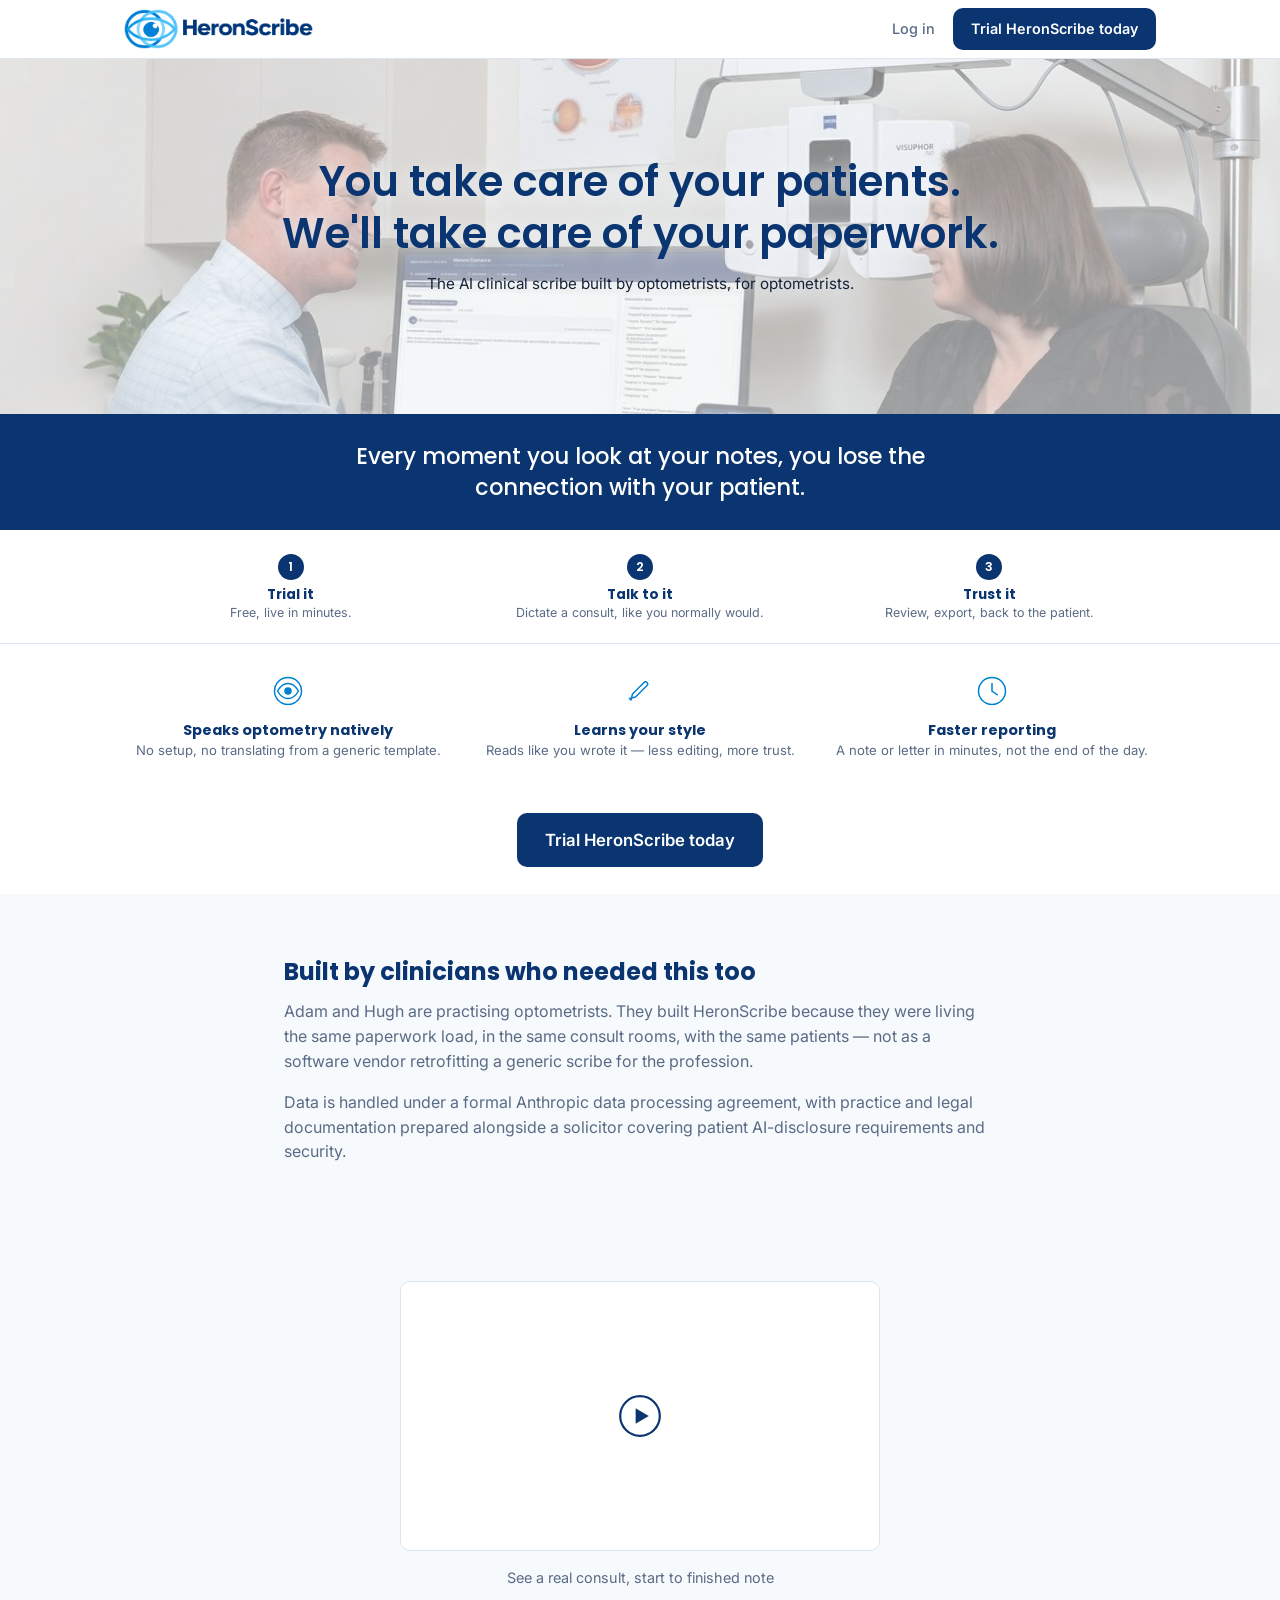
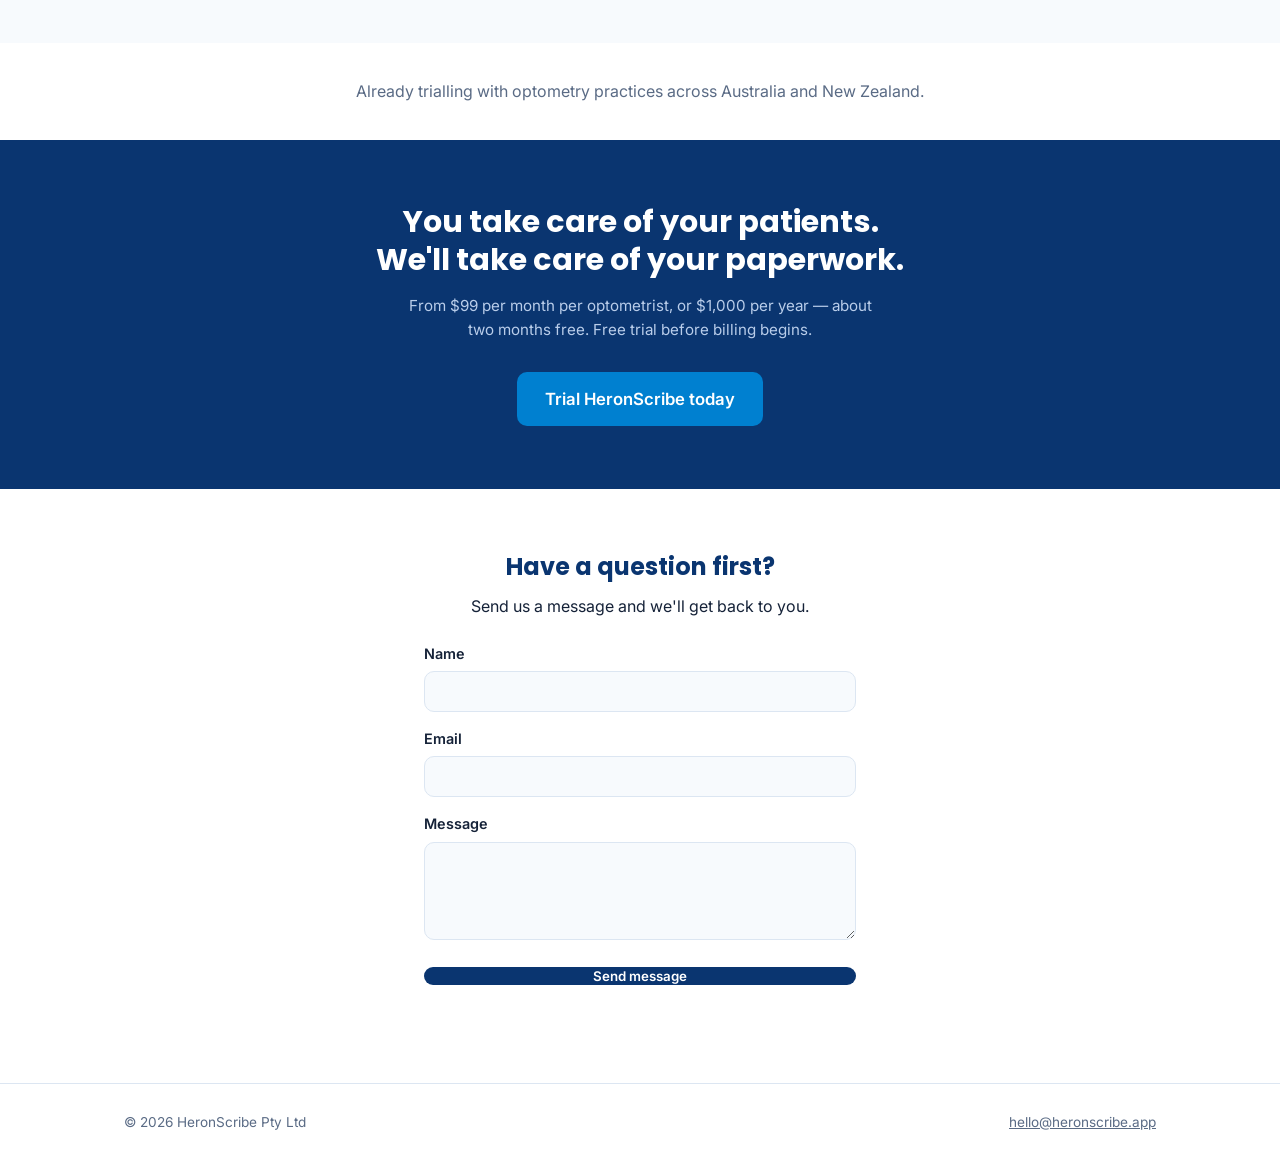
==== public/index.html @ a43b6c6d "Restructure for Cloudflare Workers" ====
<!doctype html>
<html lang="en">
<head>
<meta charset="utf-8">
<meta name="viewport" content="width=device-width, initial-scale=1">
<title>HeronScribe — AI clinical scribe for optometrists</title>
<meta name="description" content="HeronScribe is the AI clinical scribe built by optometrists, for optometrists. Dictate a consult, get a structured note or referral letter in your own voice.">
<link rel="canonical" href="https://heronscribe.app/">

<link rel="icon" type="image/x-icon" href="assets/favicon.ico">
<link rel="icon" type="image/png" sizes="32x32" href="assets/favicon-32.png">
<link rel="icon" type="image/png" sizes="16x16" href="assets/favicon-16.png">
<link rel="apple-touch-icon" sizes="180x180" href="assets/apple-touch-icon.png">
<meta name="theme-color" content="#0A3570">

<meta property="og:type" content="website">
<meta property="og:url" content="https://heronscribe.app/">
<meta property="og:title" content="HeronScribe — AI clinical scribe for optometrists">
<meta property="og:description" content="You take care of your patients. We'll take care of your paperwork. The AI clinical scribe built by optometrists, for optometrists.">
<meta property="og:image" content="https://heronscribe.app/assets/og-image.jpg">
<meta property="og:image:width" content="1200">
<meta property="og:image:height" content="630">
<meta property="og:locale" content="en_AU">
<meta property="og:site_name" content="HeronScribe">

<meta name="twitter:card" content="summary_large_image">
<meta name="twitter:title" content="HeronScribe — AI clinical scribe for optometrists">
<meta name="twitter:description" content="You take care of your patients. We'll take care of your paperwork.">
<meta name="twitter:image" content="https://heronscribe.app/assets/og-image.jpg">

<script type="application/ld+json">
{
  "@context": "https://schema.org",
  "@type": "SoftwareApplication",
  "name": "HeronScribe",
  "applicationCategory": "MedicalApplication",
  "operatingSystem": "Web",
  "description": "AI clinical scribe built by optometrists, for optometrists — dictate a consult and get a structured note or referral letter in your own voice.",
  "url": "https://heronscribe.app/",
  "offers": [
    {
      "@type": "Offer",
      "price": "99.00",
      "priceCurrency": "AUD",
      "priceSpecification": {
        "@type": "UnitPriceSpecification",
        "price": "99.00",
        "priceCurrency": "AUD",
        "billingDuration": "P1M",
        "unitText": "per optometrist FTE"
      }
    },
    {
      "@type": "Offer",
      "price": "1000.00",
      "priceCurrency": "AUD",
      "priceSpecification": {
        "@type": "UnitPriceSpecification",
        "price": "1000.00",
        "priceCurrency": "AUD",
        "billingDuration": "P1Y",
        "unitText": "per optometrist FTE"
      }
    }
  ]
}
</script>

<link rel="preconnect" href="https://fonts.googleapis.com">
<link rel="preconnect" href="https://fonts.gstatic.com" crossorigin>
<link href="https://fonts.googleapis.com/css2?family=Inter:wght@400;500;600&family=Poppins:wght@500;600;700&display=swap" rel="stylesheet">
<link rel="stylesheet" href="styles.css">

<!-- Cloudflare Web Analytics: replace YOUR-BEACON-TOKEN below once generated
     in the Cloudflare dashboard (Analytics & Logs > Web Analytics > add site).
     Cookieless — no consent banner required. Leave commented out until then. -->
<!-- <script defer src='https://static.cloudflareinsights.com/beacon.min.js' data-cf-beacon='{"token": "YOUR-BEACON-TOKEN"}'></script> -->
</head>
<body>

<header class="site-header">
  <div class="wrap header-inner">
    <a href="#top" class="brand">
      <img src="assets/logo.png" alt="HeronScribe" class="brand-mark">
    </a>
    <div class="header-actions">
      <a href="https://app.heronscribe.app" class="login-link-header">Log in</a>
      <a class="btn btn-primary btn-small" href="https://app.heronscribe.app">Trial HeronScribe today</a>
    </div>
  </div>
</header>

<main id="top">

  <div class="landing-fold">

  <!-- HERO -->
  <section class="hero">
    <div class="hero-bg" aria-hidden="true"></div>
    <div class="wrap hero-inner">
      <h1>You take care of your patients.<br>We'll take care of your paperwork.</h1>
      <p class="lede">The AI clinical scribe built by optometrists, for optometrists.</p>
    </div>
  </section>

  <!-- STAKES -->
  <section class="stakes">
    <div class="wrap">
      <p class="stakes-line">Every moment you look at your notes, you lose the connection with your patient.</p>
    </div>
  </section>

  <!-- PLAN: 3 steps — moved up so it's visible without scrolling -->
  <section class="plan">
    <div class="wrap">
      <ol class="plan-steps">
        <li>
          <span class="step-num">1</span>
          <h3>Trial it</h3>
          <p>Free, live in minutes.</p>
        </li>
        <li>
          <span class="step-num">2</span>
          <h3>Talk to it</h3>
          <p>Dictate a consult, like you normally would.</p>
        </li>
        <li>
          <span class="step-num">3</span>
          <h3>Trust it</h3>
          <p>Review, export, back to the patient.</p>
        </li>
      </ol>
    </div>
  </section>

  <!-- VALUE PROP: 3 benefits -->
  <section class="benefits">
    <div class="wrap benefits-grid">
      <div class="benefit">
        <svg viewBox="0 0 40 40" class="icon" aria-hidden="true"><circle cx="20" cy="20" r="18" fill="none" stroke="currentColor" stroke-width="2"/><path d="M6 20c4-7 10-10 14-10s10 3 14 10c-4 7-10 10-14 10s-10-3-14-10z" fill="none" stroke="currentColor" stroke-width="2"/><circle cx="20" cy="20" r="5" fill="currentColor"/></svg>
        <h3>Speaks optometry natively</h3>
        <p>No setup, no translating from a generic template.</p>
      </div>
      <div class="benefit">
        <svg viewBox="0 0 40 40" class="icon" aria-hidden="true"><path d="M8 32l2-8 16-16a3 3 0 0 1 4 4L14 28l-8 2z" fill="none" stroke="currentColor" stroke-width="2" stroke-linejoin="round"/></svg>
        <h3>Learns your style</h3>
        <p>Reads like you wrote it — less editing, more trust.</p>
      </div>
      <div class="benefit">
        <svg viewBox="0 0 40 40" class="icon" aria-hidden="true"><circle cx="20" cy="20" r="18" fill="none" stroke="currentColor" stroke-width="2"/><path d="M20 10v10l7 5" fill="none" stroke="currentColor" stroke-width="2" stroke-linecap="round"/></svg>
        <h3>Faster reporting</h3>
        <p>A note or letter in minutes, not the end of the day.</p>
      </div>
    </div>
  </section>

  <!-- CTA pinned to the bottom of the first screen -->
  <div class="fold-cta">
    <a class="btn btn-primary btn-large" href="https://app.heronscribe.app">Trial HeronScribe today</a>
  </div>

  </div><!-- /landing-fold -->

  <!-- GUIDE -->
  <!-- PLACEHOLDER: draft copy, refine post-launch as trial-practice traction and feedback come in -->
  <section class="guide">
    <div class="wrap guide-inner">
      <h2>Built by clinicians who needed this too</h2>
      <p>Adam and Hugh are practising optometrists. They built HeronScribe because they were living the same paperwork load, in the same consult rooms, with the same patients — not as a software vendor retrofitting a generic scribe for the profession.</p>
      <p>Data is handled under a formal Anthropic data processing agreement, with practice and legal documentation prepared alongside a solicitor covering patient AI-disclosure requirements and security.</p>
    </div>
  </section>

  <!-- VIDEO -->
  <!-- PLACEHOLDER: swap for a real demo recording once available -->
  <section class="video-section">
    <div class="wrap">
      <div class="video-placeholder">
        <svg viewBox="0 0 40 40" aria-hidden="true"><circle cx="20" cy="20" r="18" fill="none" stroke="currentColor" stroke-width="2"/><path d="M16 13l12 7-12 7z" fill="currentColor"/></svg>
      </div>
      <p class="video-caption">See a real consult, start to finished note</p>
    </div>
  </section>

  <!-- PROOF -->
  <!-- PLACEHOLDER: swap generic line for named trial practices once cleared to publish -->
  <section class="proof">
    <div class="wrap">
      <p>Already trialling with optometry practices across Australia and New Zealand.</p>
    </div>
  </section>

  <!-- FINAL CTA -->
  <section class="final-cta">
    <div class="wrap final-cta-inner">
      <h2>You take care of your patients.<br>We'll take care of your paperwork.</h2>
      <p class="pricing">From $99 per month per optometrist, or $1,000 per year — about two months free. Free trial before billing begins.</p>
      <a class="btn btn-primary btn-large" href="https://app.heronscribe.app">Trial HeronScribe today</a>
    </div>
  </section>

  <!-- CONTACT -->
  <section class="contact">
    <div class="wrap contact-inner">
      <h2>Have a question first?</h2>
      <p>Send us a message and we'll get back to you.</p>
      <form id="contact-form" class="contact-form">
        <label for="name">Name</label>
        <input type="text" id="name" name="name" required>
        <label for="email">Email</label>
        <input type="email" id="email" name="email" required>
        <label for="message">Message</label>
        <textarea id="message" name="message" rows="4" required></textarea>
        <div aria-hidden="true" style="position:absolute;left:-9999px;width:1px;height:1px;overflow:hidden;">
          <label for="website">Leave this field empty</label>
          <input type="text" id="website" name="website" tabindex="-1" autocomplete="off">
        </div>
        <button type="submit" class="btn btn-primary" id="contact-submit">Send message</button>
        <p id="contact-status" class="contact-status" role="status" aria-live="polite"></p>
      </form>
    </div>
  </section>

</main>

<footer class="site-footer">
  <div class="wrap footer-inner">
    <span>© 2026 HeronScribe Pty Ltd</span>
    <a href="mailto:hello@heronscribe.app">hello@heronscribe.app</a>
  </div>
</footer>

<script src="script.js"></script>
</body>
</html>
---- public/styles.css ----
:root {
  --navy: #0A3570;
  --navy-ink: #152238;
  --blue: #0080D0;
  --sky: #5CC2F5;
  --paper: #F7FAFD;
  --white: #FFFFFF;
  --line: #DCE6F2;
  --muted: #5A6B85;
  --radius: 10px;
  --max: 760px;
}

* { box-sizing: border-box; }

html { scroll-behavior: smooth; }

@media (prefers-reduced-motion: reduce) {
  html { scroll-behavior: auto; }
  * { animation-duration: 0.001ms !important; transition-duration: 0.001ms !important; }
}

body {
  margin: 0;
  font-family: 'Inter', system-ui, sans-serif;
  color: var(--navy-ink);
  background: var(--white);
  line-height: 1.55;
  -webkit-font-smoothing: antialiased;
}

h1, h2, h3 {
  font-family: 'Poppins', 'Inter', sans-serif;
  color: var(--navy);
  margin: 0 0 0.5em;
  line-height: 1.25;
}

p { margin: 0 0 1em; }

a { color: var(--blue); }

.wrap {
  max-width: 1080px;
  margin: 0 auto;
  padding: 0 24px;
}

:focus-visible {
  outline: 3px solid var(--blue);
  outline-offset: 2px;
}

/* Buttons */
.btn {
  display: inline-block;
  font-family: 'Inter', sans-serif;
  font-weight: 600;
  text-decoration: none;
  border: none;
  border-radius: var(--radius);
  cursor: pointer;
  transition: transform 0.15s ease, box-shadow 0.15s ease;
}
.btn-primary {
  background: var(--navy);
  color: var(--white);
}
.btn-primary:hover { transform: translateY(-1px); box-shadow: 0 6px 16px rgba(10,53,112,0.25); }
.btn-large { padding: 14px 28px; font-size: 1.05rem; }
.btn-small { padding: 10px 18px; font-size: 0.9rem; }

/* Header */
.site-header {
  background: var(--white);
  border-bottom: 1px solid var(--line);
  position: sticky;
  top: 0;
  z-index: 10;
}
.header-inner {
  display: flex;
  align-items: center;
  justify-content: space-between;
  padding-top: 8px;
  padding-bottom: 8px;
}
.header-actions { display: flex; align-items: center; gap: 18px; }
.login-link-header { color: var(--muted); font-size: 0.9rem; font-weight: 500; text-decoration: none; }
.login-link-header:hover { color: var(--navy); text-decoration: underline; }
.brand-mark { height: 40px; display: block; }

.landing-fold {
  display: flex;
  flex-direction: column;
  min-height: calc(100vh - 65px);
  background: #FFFFFF;
}
.hero-bg {
  background: url('assets/hero-photo.jpg') center 30%/cover no-repeat;
  position: absolute;
  inset: 0;
  z-index: 0;
}
.hero-bg::after {
  content: "";
  position: absolute;
  inset: 0;
  background: linear-gradient(180deg, rgba(247,250,253,0.5) 0%, rgba(247,250,253,0.62) 100%);
}
.fold-cta { text-align: center; margin-top: clamp(12px, 2.5vh, 24px); padding-bottom: clamp(16px, 3vh, 32px); background: #FFFFFF; }

/* Hero */
.hero {
  position: relative;
  overflow: hidden;
  flex: 1;
  display: flex;
  flex-direction: column;
  justify-content: center;
  padding: clamp(32px, 6vh, 72px) 0;
}
.hero-bg {
  background: url('assets/hero-photo.jpg') center 30%/cover no-repeat;
  position: absolute;
  inset: 0;
  z-index: 0;
}
.hero-bg::after {
  content: "";
  position: absolute;
  inset: 0;
  background: linear-gradient(180deg, rgba(247,250,253,0.5) 0%, rgba(247,250,253,0.62) 100%);
}
.hero-inner {
  position: relative;
  z-index: 1;
  max-width: 900px;
  margin: 0 auto;
  text-align: center;
}
.hero h1 { font-size: clamp(2.1rem, 3.8vw, 2.6rem); font-weight: 600; margin-bottom: 0.3em; text-shadow: 0 2px 20px rgba(247,250,253,0.9); }
.hero .lede { color: var(--navy-ink); font-size: 0.95rem; margin-bottom: 1.4em; text-shadow: 0 2px 16px rgba(247,250,253,0.95); }
.hero .btn-large { padding: 10px 22px; font-size: 0.95rem; }

/* Stakes — the one bold moment */
.stakes { background: var(--navy); padding: clamp(16px, 3vh, 32px) 0; }
.stakes-line {
  color: var(--white);
  font-family: 'Poppins', sans-serif;
  font-weight: 500;
  font-size: clamp(1.15rem, 2.2vw, 1.4rem);
  text-align: center;
  max-width: 680px;
  margin: 0 auto;
  line-height: 1.4;
}

/* Benefits */
.benefits { padding: clamp(18px, 3.5vh, 36px) 0; border-top: 1px solid var(--line); background: #FFFFFF; }
.benefits-grid {
  display: grid;
  grid-template-columns: repeat(3, minmax(0, 1fr));
  gap: 24px;
}
.benefit { text-align: center; }
.icon { width: 30px; height: 30px; color: var(--blue); margin-bottom: 8px; }
.benefit h3 { font-size: 0.9rem; margin-bottom: 0.2em; }
.benefit p { color: var(--muted); font-size: 0.82rem; line-height: 1.35; margin: 0; }

/* Guide */
.guide { background: var(--paper); padding: clamp(36px, 7vh, 80px) 0; }
.guide-inner { max-width: var(--max); margin: 0 auto; }
.guide p { color: var(--muted); }
.guide p:last-child { margin-bottom: 0; }

/* Plan */
.plan { padding: clamp(12px, 2.5vh, 28px) 0; background: #FFFFFF; }
.plan-heading { text-align: center; margin-bottom: 14px; }
.plan-steps {
  list-style: none;
  margin: 0;
  padding: 0;
  display: grid;
  grid-template-columns: repeat(3, minmax(0, 1fr));
  gap: 16px;
  counter-reset: none;
}
.plan-steps li { text-align: center; }
.step-num {
  display: inline-flex;
  align-items: center;
  justify-content: center;
  width: 26px;
  height: 26px;
  border-radius: 50%;
  background: var(--navy);
  color: var(--white);
  font-family: 'Poppins', sans-serif;
  font-weight: 600;
  margin-bottom: 6px;
  font-size: 0.8rem;
}
.plan-steps h3 { font-size: 0.85rem; margin-bottom: 0.15em; }
.plan-steps p { color: var(--muted); font-size: 0.78rem; margin: 0; line-height: 1.3; }

/* Video */
.video-section { background: var(--paper); padding: clamp(32px, 6vh, 64px) 0; text-align: center; }
.video-placeholder {
  max-width: 480px;
  margin: 0 auto;
  aspect-ratio: 16/9;
  background: var(--white);
  border: 1px solid var(--line);
  border-radius: var(--radius);
  display: flex;
  align-items: center;
  justify-content: center;
  color: var(--navy);
}
.video-placeholder svg { width: 44px; height: 44px; }
.video-caption { color: var(--muted); margin: 16px 0 0; font-size: 0.9rem; }

/* Proof */
.proof { padding: clamp(24px, 4vh, 48px) 0; text-align: center; }
.proof p { color: var(--muted); margin: 0; }

/* Final CTA */
.final-cta { background: var(--navy); padding: clamp(36px, 7vh, 72px) 0; text-align: center; color: var(--white); }
.final-cta h2 { color: var(--white); font-size: clamp(1.4rem, 3vw, 1.9rem); }
.final-cta .pricing { color: #B9CDEA; max-width: 480px; margin: 0 auto 2em; font-size: 0.95rem; }
.final-cta .btn-primary { background: var(--blue); }

/* Contact */
.contact { padding: clamp(36px, 7vh, 72px) 0; }
.contact-inner { max-width: 480px; margin: 0 auto; text-align: center; }
.contact-form { text-align: left; margin-top: 24px; }
.contact-form label {
  display: block;
  font-size: 0.9rem;
  font-weight: 600;
  margin: 16px 0 6px;
}
.contact-form label:first-child { margin-top: 0; }
.contact-form input,
.contact-form textarea {
  width: 100%;
  padding: 10px 12px;
  border: 1px solid var(--line);
  border-radius: var(--radius);
  font-family: 'Inter', sans-serif;
  font-size: 0.95rem;
  background: var(--paper);
  color: var(--navy-ink);
}
.contact-form input:focus,
.contact-form textarea:focus { border-color: var(--blue); }
.contact-form button { margin-top: 20px; width: 100%; }
.contact-status { min-height: 1.4em; font-size: 0.9rem; margin: 12px 0 0; }
.contact-status.ok { color: #1a7f4b; }
.contact-status.error { color: #b3261e; }

/* Footer */
.site-footer { border-top: 1px solid var(--line); padding: 28px 0; }
.footer-inner {
  display: flex;
  justify-content: space-between;
  flex-wrap: wrap;
  gap: 8px;
  font-size: 0.85rem;
  color: var(--muted);
}
.footer-inner a { color: var(--muted); text-decoration: underline; }

/* Responsive */
@media (max-width: 720px) {
  .benefits-grid, .plan-steps { grid-template-columns: 1fr; gap: 32px; }
}
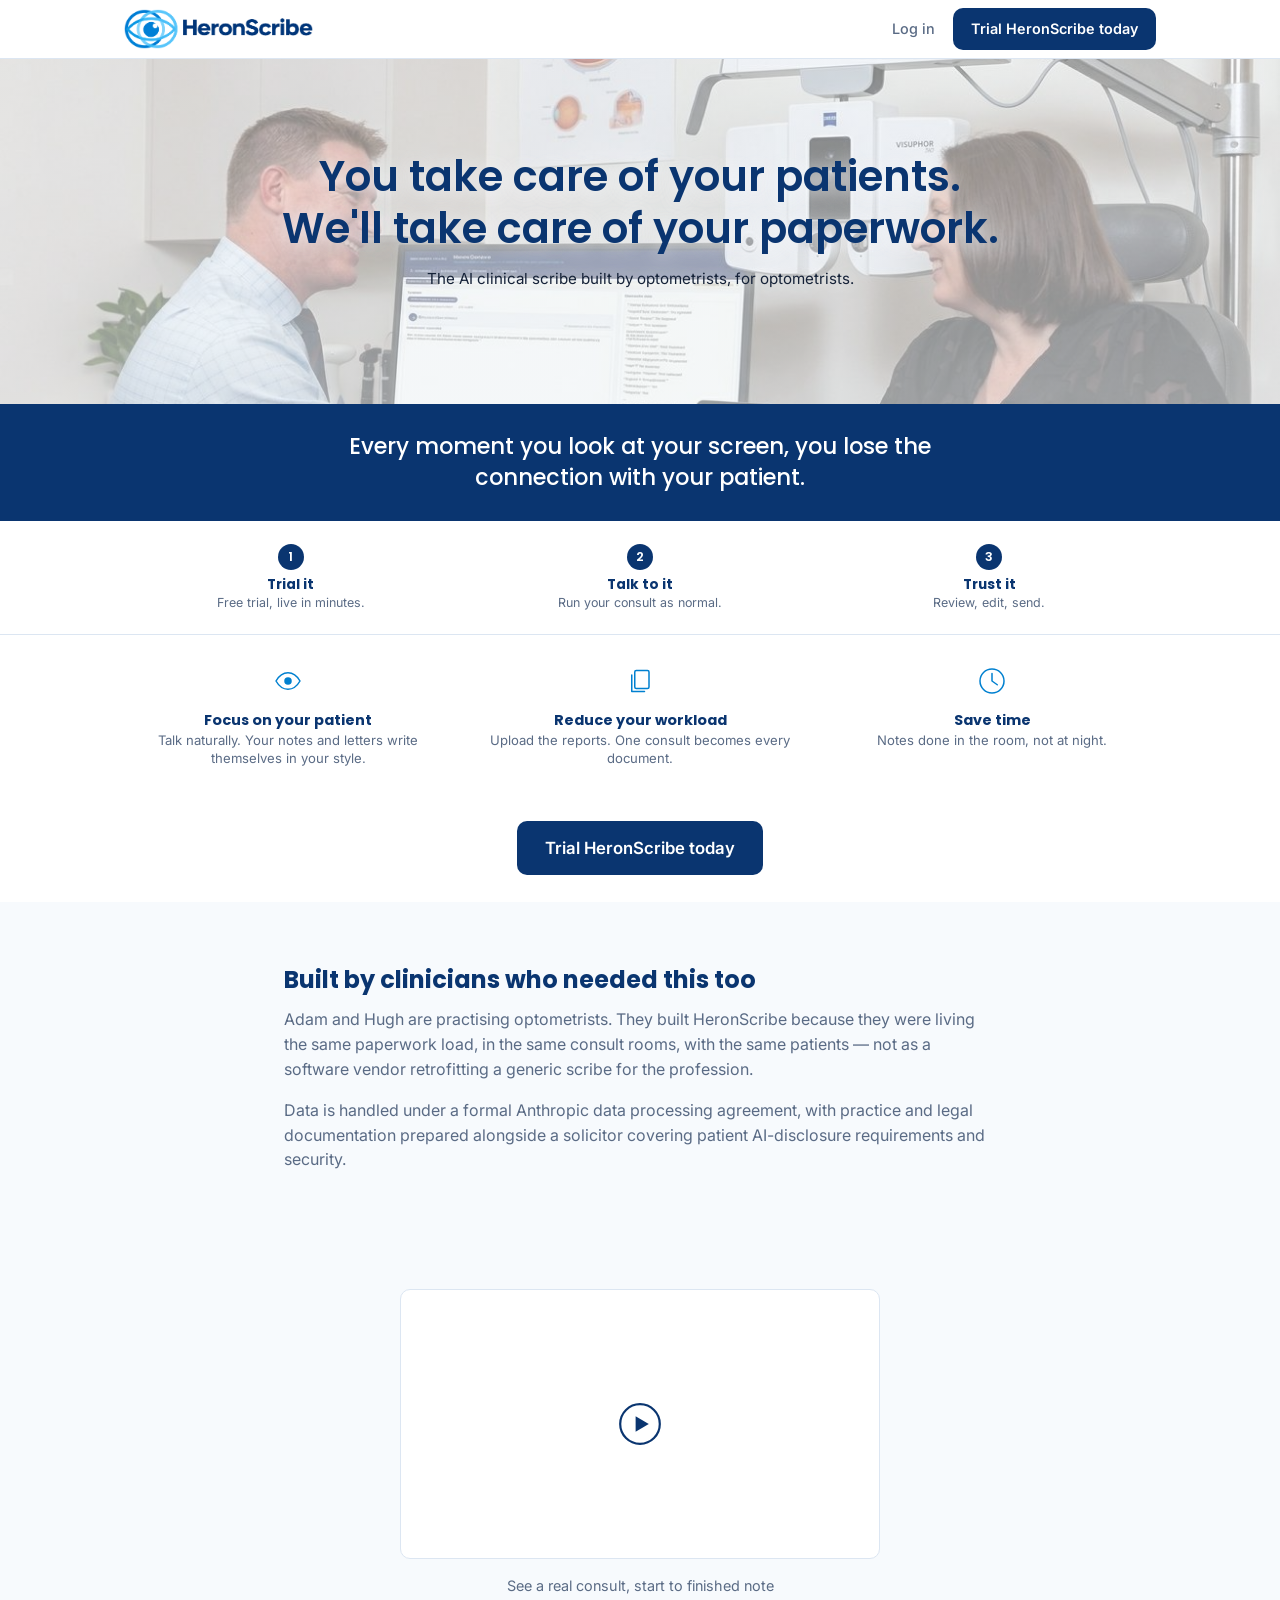
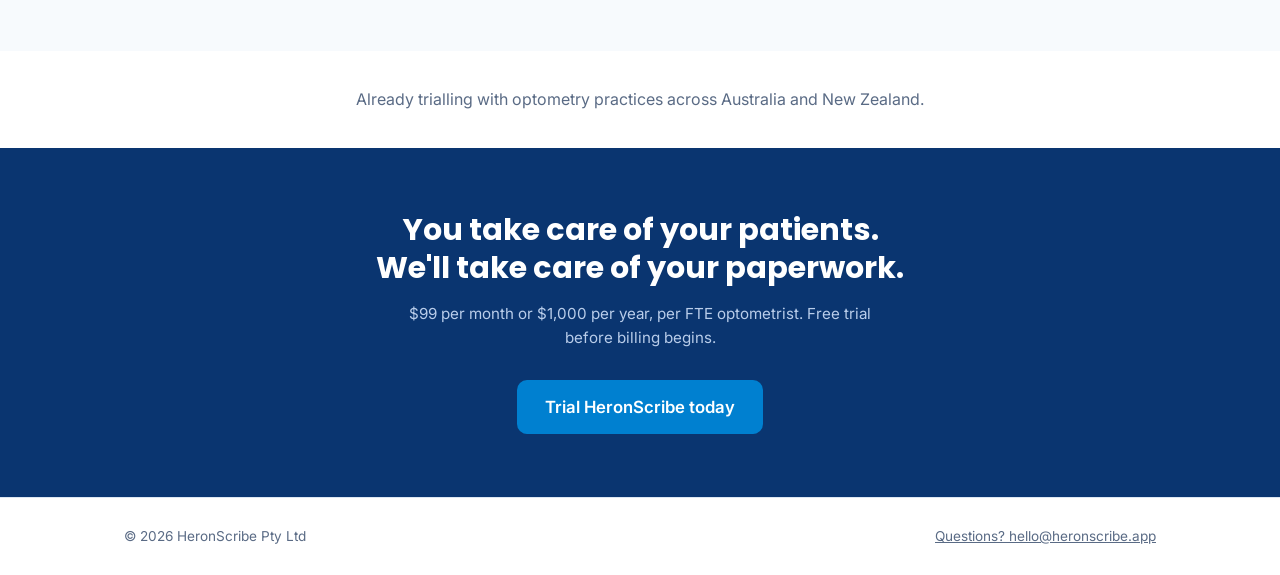
==== commit ccb091d3: "Dev site: remove form, new copy, expand hero, noindex" ====
--- a/public/index.html
+++ b/public/index.html
@@ -106,7 +106,7 @@
   <!-- STAKES -->
   <section class="stakes">
     <div class="wrap">
-      <p class="stakes-line">Every moment you look at your notes, you lose the connection with your patient.</p>
+      <p class="stakes-line">Every moment you look at your screen, you lose the connection with your patient.</p>
     </div>
   </section>
 
@@ -117,17 +117,17 @@
         <li>
           <span class="step-num">1</span>
           <h3>Trial it</h3>
-          <p>Free, live in minutes.</p>
+          <p>Free trial, live in minutes.</p>
         </li>
         <li>
           <span class="step-num">2</span>
           <h3>Talk to it</h3>
-          <p>Dictate a consult, like you normally would.</p>
+          <p>Run your consult as normal.</p>
         </li>
         <li>
           <span class="step-num">3</span>
           <h3>Trust it</h3>
-          <p>Review, export, back to the patient.</p>
+          <p>Review, edit, send.</p>
         </li>
       </ol>
     </div>
@@ -137,19 +137,19 @@
   <section class="benefits">
     <div class="wrap benefits-grid">
       <div class="benefit">
-        <svg viewBox="0 0 40 40" class="icon" aria-hidden="true"><circle cx="20" cy="20" r="18" fill="none" stroke="currentColor" stroke-width="2"/><path d="M6 20c4-7 10-10 14-10s10 3 14 10c-4 7-10 10-14 10s-10-3-14-10z" fill="none" stroke="currentColor" stroke-width="2"/><circle cx="20" cy="20" r="5" fill="currentColor"/></svg>
-        <h3>Speaks optometry natively</h3>
-        <p>No setup, no translating from a generic template.</p>
+        <svg viewBox="0 0 40 40" class="icon" aria-hidden="true"><path d="M4 20c4-7 10-11 16-11s12 4 16 11c-4 7-10 11-16 11S8 27 4 20z" fill="none" stroke="currentColor" stroke-width="2" stroke-linejoin="round" stroke-linecap="round"/><circle cx="20" cy="20" r="5" fill="currentColor"/></svg>
+        <h3>Focus on your patient</h3>
+        <p>Talk naturally. Your notes and letters write themselves in your style.</p>
       </div>
       <div class="benefit">
-        <svg viewBox="0 0 40 40" class="icon" aria-hidden="true"><path d="M8 32l2-8 16-16a3 3 0 0 1 4 4L14 28l-8 2z" fill="none" stroke="currentColor" stroke-width="2" stroke-linejoin="round"/></svg>
-        <h3>Learns your style</h3>
-        <p>Reads like you wrote it — less editing, more trust.</p>
+        <svg viewBox="0 0 40 40" class="icon" aria-hidden="true"><rect x="13" y="6" width="19" height="24" rx="2" fill="none" stroke="currentColor" stroke-width="2" stroke-linejoin="round" stroke-linecap="round"/><path d="M9 12v22h17" fill="none" stroke="currentColor" stroke-width="2" stroke-linejoin="round" stroke-linecap="round"/></svg>
+        <h3>Reduce your workload</h3>
+        <p>Upload the reports. One consult becomes every document.</p>
       </div>
       <div class="benefit">
-        <svg viewBox="0 0 40 40" class="icon" aria-hidden="true"><circle cx="20" cy="20" r="18" fill="none" stroke="currentColor" stroke-width="2"/><path d="M20 10v10l7 5" fill="none" stroke="currentColor" stroke-width="2" stroke-linecap="round"/></svg>
-        <h3>Faster reporting</h3>
-        <p>A note or letter in minutes, not the end of the day.</p>
+        <svg viewBox="0 0 40 40" class="icon" aria-hidden="true"><circle cx="20" cy="20" r="16" fill="none" stroke="currentColor" stroke-width="2" stroke-linejoin="round" stroke-linecap="round"/><path d="M20 10v10l7 5" fill="none" stroke="currentColor" stroke-width="2" stroke-linejoin="round" stroke-linecap="round"/></svg>
+        <h3>Save time</h3>
+        <p>Notes done in the room, not at night.</p>
       </div>
     </div>
   </section>
@@ -194,42 +194,20 @@
   <section class="final-cta">
     <div class="wrap final-cta-inner">
       <h2>You take care of your patients.<br>We'll take care of your paperwork.</h2>
-      <p class="pricing">From $99 per month per optometrist, or $1,000 per year — about two months free. Free trial before billing begins.</p>
+      <p class="pricing">$99 per month or $1,000 per year, per FTE optometrist. Free trial before billing begins.</p>
       <a class="btn btn-primary btn-large" href="https://app.heronscribe.app">Trial HeronScribe today</a>
     </div>
   </section>
 
-  <!-- CONTACT -->
-  <section class="contact">
-    <div class="wrap contact-inner">
-      <h2>Have a question first?</h2>
-      <p>Send us a message and we'll get back to you.</p>
-      <form id="contact-form" class="contact-form">
-        <label for="name">Name</label>
-        <input type="text" id="name" name="name" required>
-        <label for="email">Email</label>
-        <input type="email" id="email" name="email" required>
-        <label for="message">Message</label>
-        <textarea id="message" name="message" rows="4" required></textarea>
-        <div aria-hidden="true" style="position:absolute;left:-9999px;width:1px;height:1px;overflow:hidden;">
-          <label for="website">Leave this field empty</label>
-          <input type="text" id="website" name="website" tabindex="-1" autocomplete="off">
-        </div>
-        <button type="submit" class="btn btn-primary" id="contact-submit">Send message</button>
-        <p id="contact-status" class="contact-status" role="status" aria-live="polite"></p>
-      </form>
-    </div>
-  </section>
 
 </main>
 
 <footer class="site-footer">
   <div class="wrap footer-inner">
     <span>© 2026 HeronScribe Pty Ltd</span>
-    <a href="mailto:hello@heronscribe.app">hello@heronscribe.app</a>
+    <a href="mailto:hello@heronscribe.app">Questions? hello@heronscribe.app</a>
   </div>
 </footer>
 
-<script src="script.js"></script>
 </body>
 </html>
--- a/public/styles.css
+++ b/public/styles.css
@@ -93,7 +93,8 @@
 .landing-fold {
   display: flex;
   flex-direction: column;
-  min-height: calc(100vh - 65px);
+  min-height: calc(100vh - 57px);
+  min-height: calc(100dvh - 57px);
   background: #FFFFFF;
 }
 .hero-bg {
@@ -231,35 +232,6 @@
 .final-cta .pricing { color: #B9CDEA; max-width: 480px; margin: 0 auto 2em; font-size: 0.95rem; }
 .final-cta .btn-primary { background: var(--blue); }
 
-/* Contact */
-.contact { padding: clamp(36px, 7vh, 72px) 0; }
-.contact-inner { max-width: 480px; margin: 0 auto; text-align: center; }
-.contact-form { text-align: left; margin-top: 24px; }
-.contact-form label {
-  display: block;
-  font-size: 0.9rem;
-  font-weight: 600;
-  margin: 16px 0 6px;
-}
-.contact-form label:first-child { margin-top: 0; }
-.contact-form input,
-.contact-form textarea {
-  width: 100%;
-  padding: 10px 12px;
-  border: 1px solid var(--line);
-  border-radius: var(--radius);
-  font-family: 'Inter', sans-serif;
-  font-size: 0.95rem;
-  background: var(--paper);
-  color: var(--navy-ink);
-}
-.contact-form input:focus,
-.contact-form textarea:focus { border-color: var(--blue); }
-.contact-form button { margin-top: 20px; width: 100%; }
-.contact-status { min-height: 1.4em; font-size: 0.9rem; margin: 12px 0 0; }
-.contact-status.ok { color: #1a7f4b; }
-.contact-status.error { color: #b3261e; }
-
 /* Footer */
 .site-footer { border-top: 1px solid var(--line); padding: 28px 0; }
 .footer-inner {
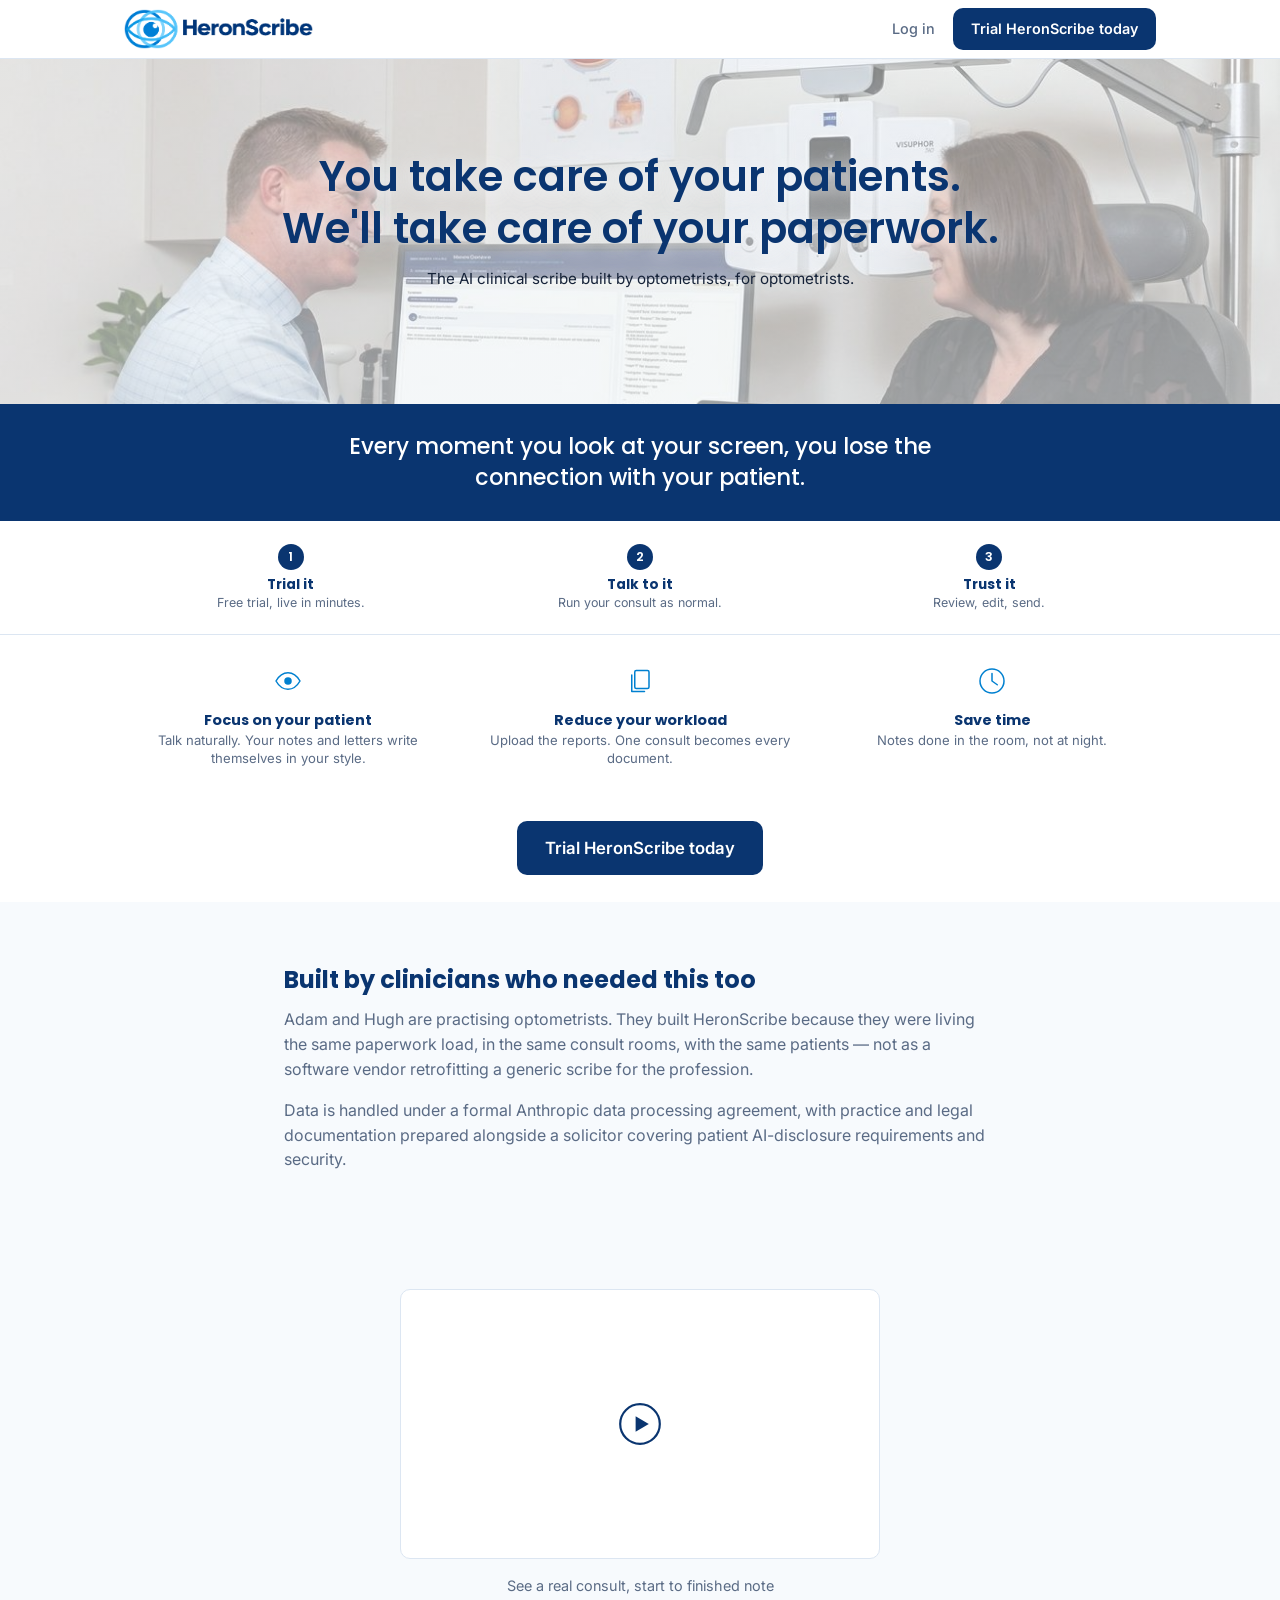
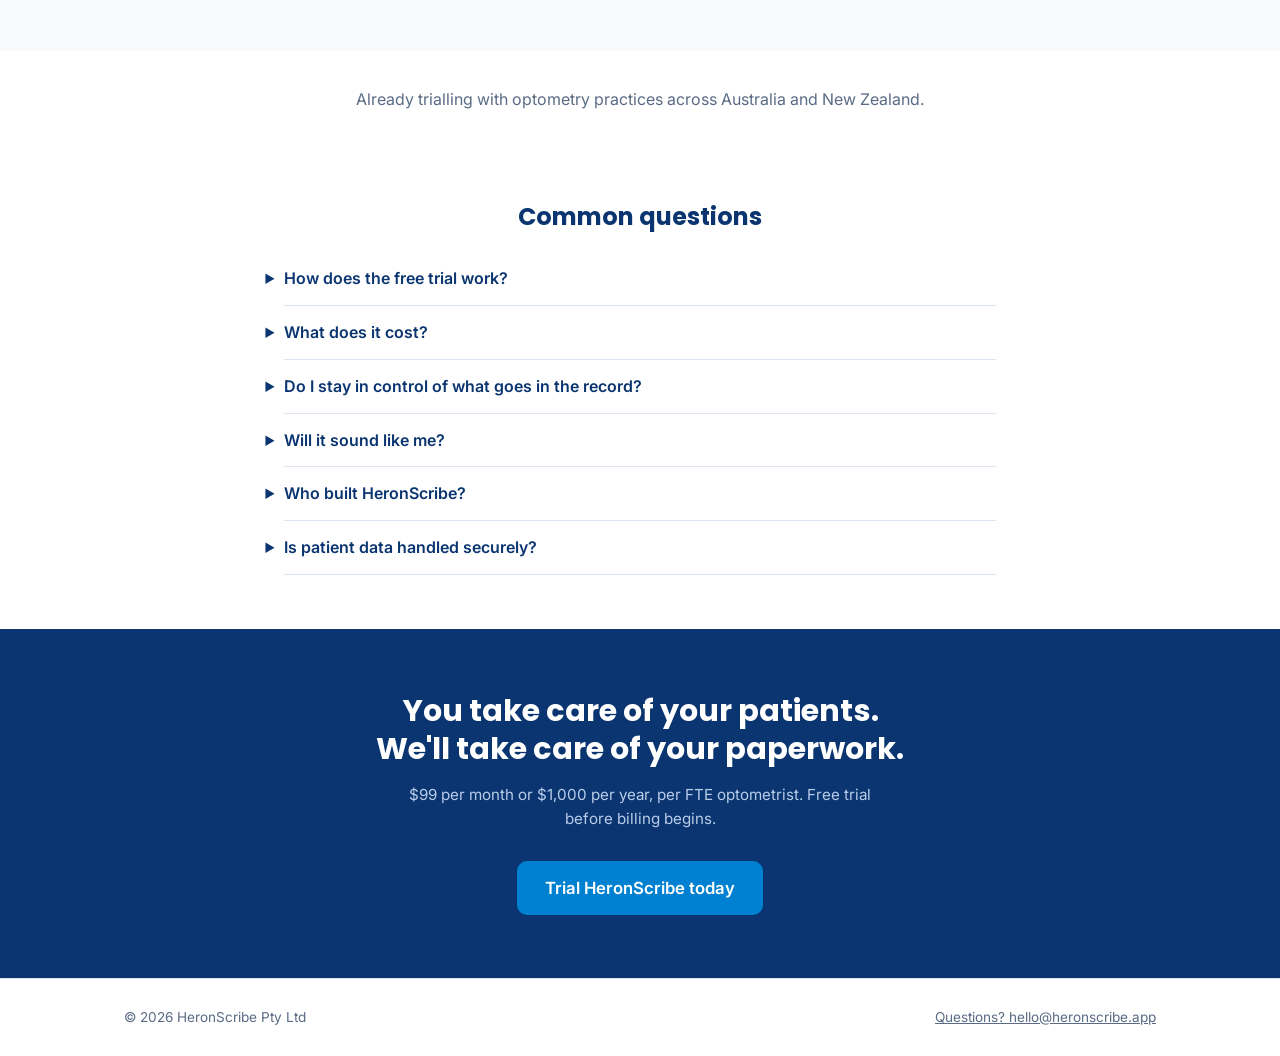
==== commit 851ca49d: "Add FAQ section and go-live switch" ====
--- a/public/index.html
+++ b/public/index.html
@@ -5,6 +5,8 @@
 <meta name="viewport" content="width=device-width, initial-scale=1">
 <title>HeronScribe — AI clinical scribe for optometrists</title>
 <meta name="description" content="HeronScribe is the AI clinical scribe built by optometrists, for optometrists. Dictate a consult, get a structured note or referral letter in your own voice.">
+<!-- DEV: remove this noindex line when heronscribe.app goes live -->
+<meta name="robots" content="noindex, nofollow">
 <link rel="canonical" href="https://heronscribe.app/">
 
 <link rel="icon" type="image/x-icon" href="assets/favicon.ico">
@@ -60,6 +62,63 @@
         "priceCurrency": "AUD",
         "billingDuration": "P1Y",
         "unitText": "per optometrist FTE"
+      }
+    }
+  ]
+}
+</script>
+
+<script type="application/ld+json">
+{
+  "@context": "https://schema.org",
+  "@type": "FAQPage",
+  "mainEntity": [
+    {
+      "@type": "Question",
+      "name": "How does the free trial work?",
+      "acceptedAnswer": {
+        "@type": "Answer",
+        "text": "Create an account and start using HeronScribe on your own consults. There is a free trial before any billing begins."
+      }
+    },
+    {
+      "@type": "Question",
+      "name": "What does it cost?",
+      "acceptedAnswer": {
+        "@type": "Answer",
+        "text": "$99 per month, or $1,000 per year, per FTE optometrist."
+      }
+    },
+    {
+      "@type": "Question",
+      "name": "Do I stay in control of what goes in the record?",
+      "acceptedAnswer": {
+        "@type": "Answer",
+        "text": "Yes. HeronScribe drafts. You review and edit every note and letter before it is exported."
+      }
+    },
+    {
+      "@type": "Question",
+      "name": "Will it sound like me?",
+      "acceptedAnswer": {
+        "@type": "Answer",
+        "text": "HeronScribe learns your writing style, so notes and letters read like you wrote them."
+      }
+    },
+    {
+      "@type": "Question",
+      "name": "Who built HeronScribe?",
+      "acceptedAnswer": {
+        "@type": "Answer",
+        "text": "Adam and Hugh, both practising optometrists, who built it to solve the paperwork load they were living with."
+      }
+    },
+    {
+      "@type": "Question",
+      "name": "Is patient data handled securely?",
+      "acceptedAnswer": {
+        "@type": "Answer",
+        "text": "Data is handled under a formal Anthropic data processing agreement, with legal documentation prepared alongside a solicitor."
       }
     }
   ]
@@ -190,6 +249,38 @@
     </div>
   </section>
 
+  <!-- FAQ -->
+  <!-- Wording to be approved by solicitor before launch. Keep in sync with the FAQPage JSON-LD in <head>. -->
+  <section class="faq">
+    <div class="wrap faq-inner">
+      <h2>Common questions</h2>
+      <details class="faq-item">
+        <summary>How does the free trial work?</summary>
+        <p>Create an account and start using HeronScribe on your own consults. There is a free trial before any billing begins.</p>
+      </details>
+      <details class="faq-item">
+        <summary>What does it cost?</summary>
+        <p>$99 per month, or $1,000 per year, per FTE optometrist.</p>
+      </details>
+      <details class="faq-item">
+        <summary>Do I stay in control of what goes in the record?</summary>
+        <p>Yes. HeronScribe drafts. You review and edit every note and letter before it is exported.</p>
+      </details>
+      <details class="faq-item">
+        <summary>Will it sound like me?</summary>
+        <p>HeronScribe learns your writing style, so notes and letters read like you wrote them.</p>
+      </details>
+      <details class="faq-item">
+        <summary>Who built HeronScribe?</summary>
+        <p>Adam and Hugh, both practising optometrists, who built it to solve the paperwork load they were living with.</p>
+      </details>
+      <details class="faq-item">
+        <summary>Is patient data handled securely?</summary>
+        <p>Data is handled under a formal Anthropic data processing agreement, with legal documentation prepared alongside a solicitor.</p>
+      </details>
+    </div>
+  </section>
+
   <!-- FINAL CTA -->
   <section class="final-cta">
     <div class="wrap final-cta-inner">
@@ -205,6 +296,7 @@
 <footer class="site-footer">
   <div class="wrap footer-inner">
     <span>© 2026 HeronScribe Pty Ltd</span>
+    <!-- LEGAL LINKS: add here once solicitor documents are approved (see launch/legal-footer.html) -->
     <a href="mailto:hello@heronscribe.app">Questions? hello@heronscribe.app</a>
   </div>
 </footer>
--- a/public/styles.css
+++ b/public/styles.css
@@ -226,6 +226,14 @@
 .proof { padding: clamp(24px, 4vh, 48px) 0; text-align: center; }
 .proof p { color: var(--muted); margin: 0; }
 
+/* FAQ */
+.faq { padding: clamp(32px, 6vh, 64px) 0; background: #FFFFFF; }
+.faq-inner { max-width: var(--max); margin: 0 auto; }
+.faq h2 { text-align: center; margin-bottom: 20px; }
+.faq-item { border-bottom: 1px solid var(--line); padding: 14px 0; }
+.faq-item summary { cursor: pointer; font-weight: 600; color: var(--navy); font-size: 1rem; list-style-position: outside; }
+.faq-item p { color: var(--muted); margin: 10px 0 0; font-size: 0.95rem; }
+
 /* Final CTA */
 .final-cta { background: var(--navy); padding: clamp(36px, 7vh, 72px) 0; text-align: center; color: var(--white); }
 .final-cta h2 { color: var(--white); font-size: clamp(1.4rem, 3vw, 1.9rem); }
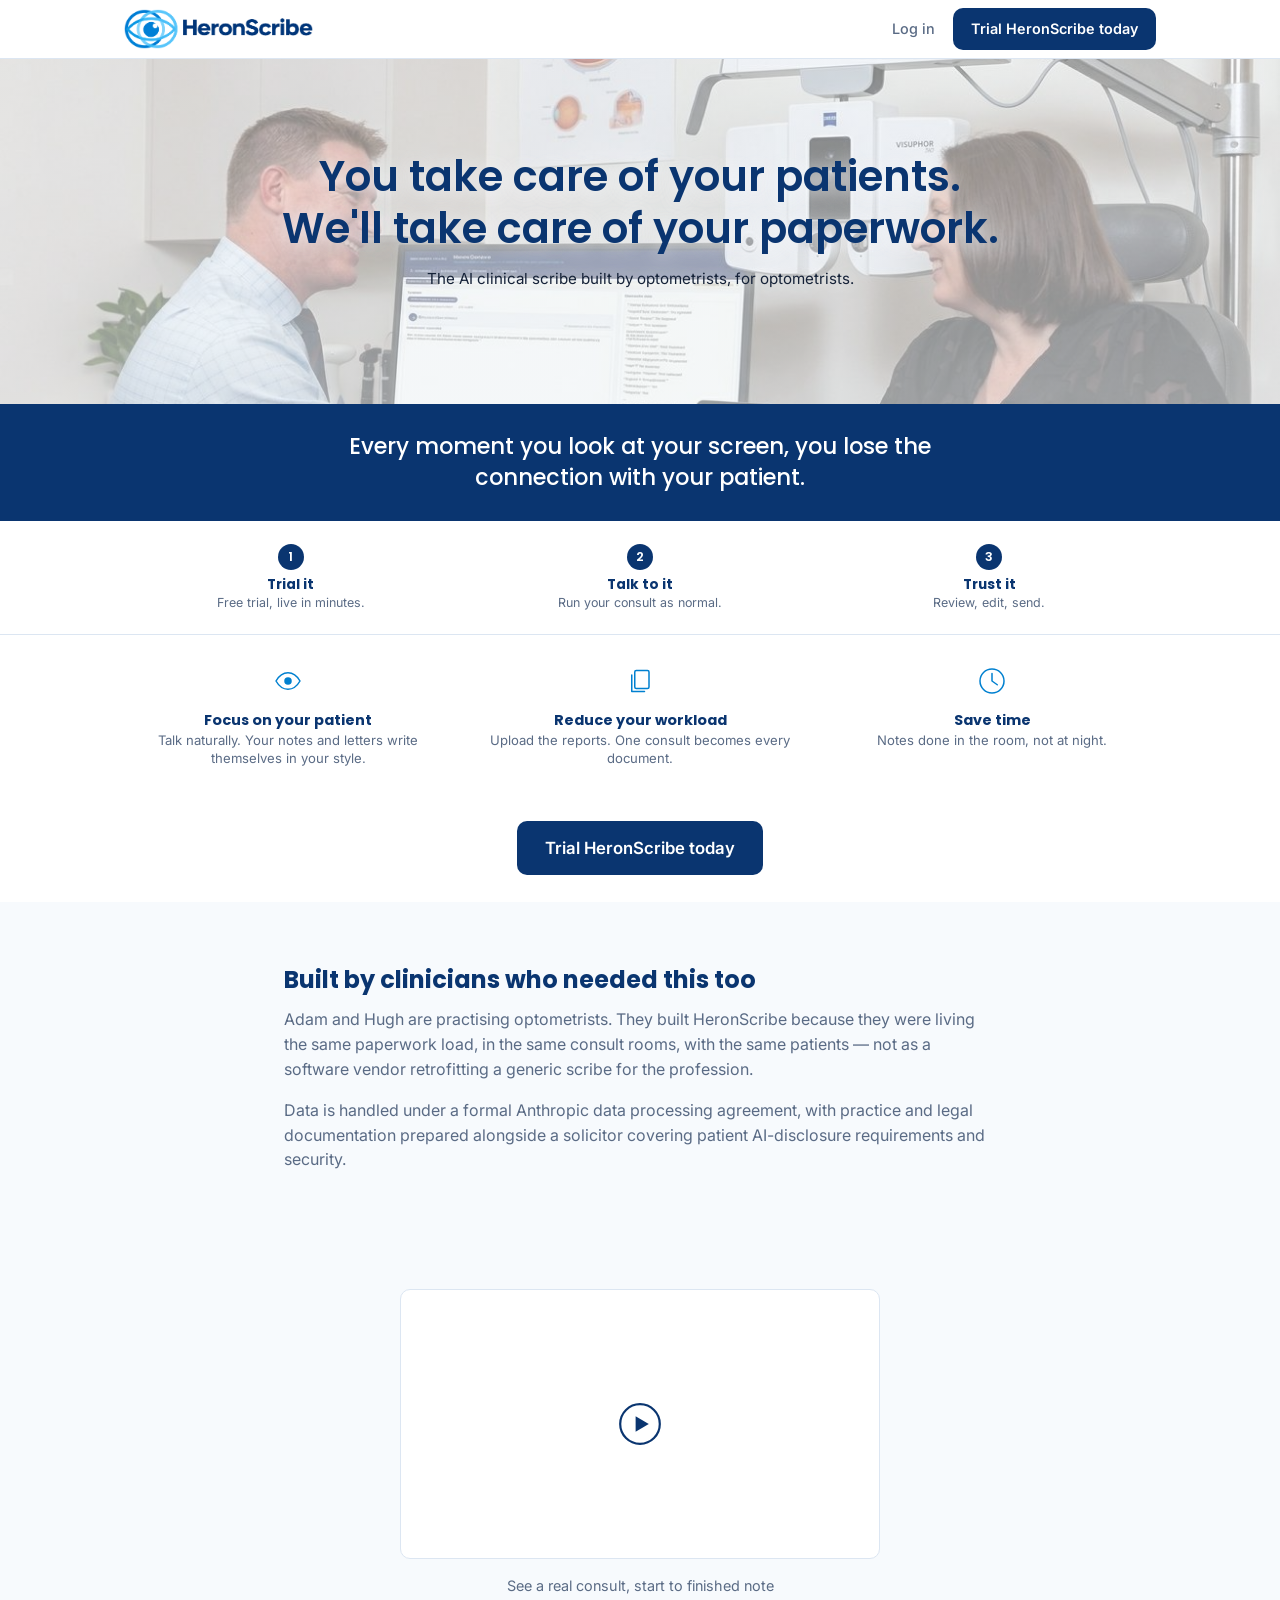
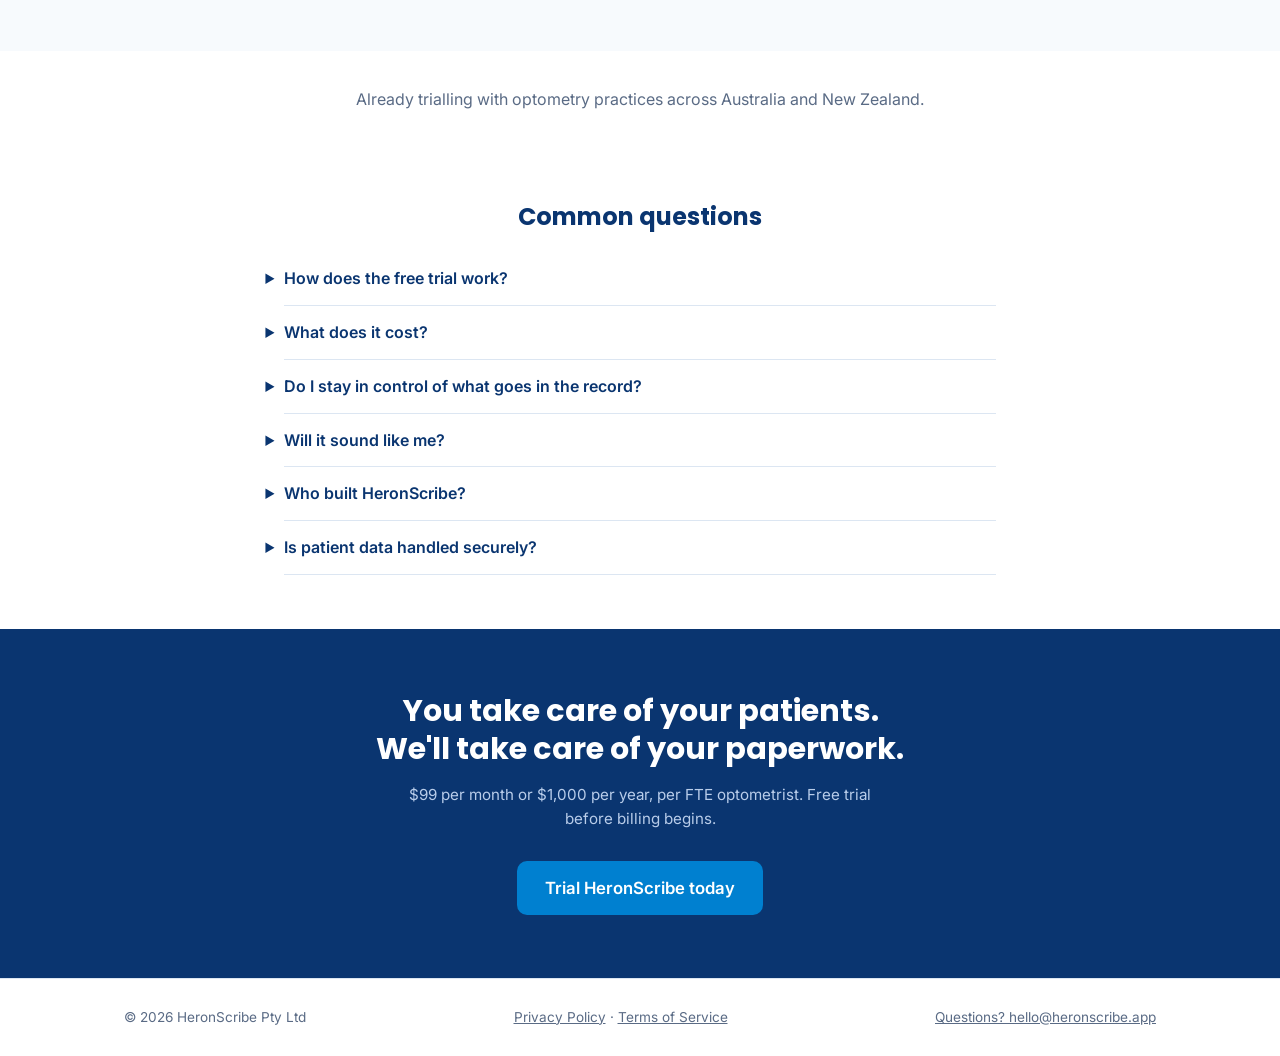
==== commit 39474495: "Footer: link the live Privacy Policy and Terms of Service The footer now links the two current legal" ====
--- a/public/index.html
+++ b/public/index.html
@@ -296,7 +296,7 @@
 <footer class="site-footer">
   <div class="wrap footer-inner">
     <span>© 2026 HeronScribe Pty Ltd</span>
-    <!-- LEGAL LINKS: add here once solicitor documents are approved (see launch/legal-footer.html) -->
+    <span><a href="https://app.heronscribe.app/legal/privacy-policy-2026-10-29.html">Privacy Policy</a> · <a href="https://app.heronscribe.app/legal/terms-of-service-2026-11-02.html">Terms of Service</a></span>
     <a href="mailto:hello@heronscribe.app">Questions? hello@heronscribe.app</a>
   </div>
 </footer>
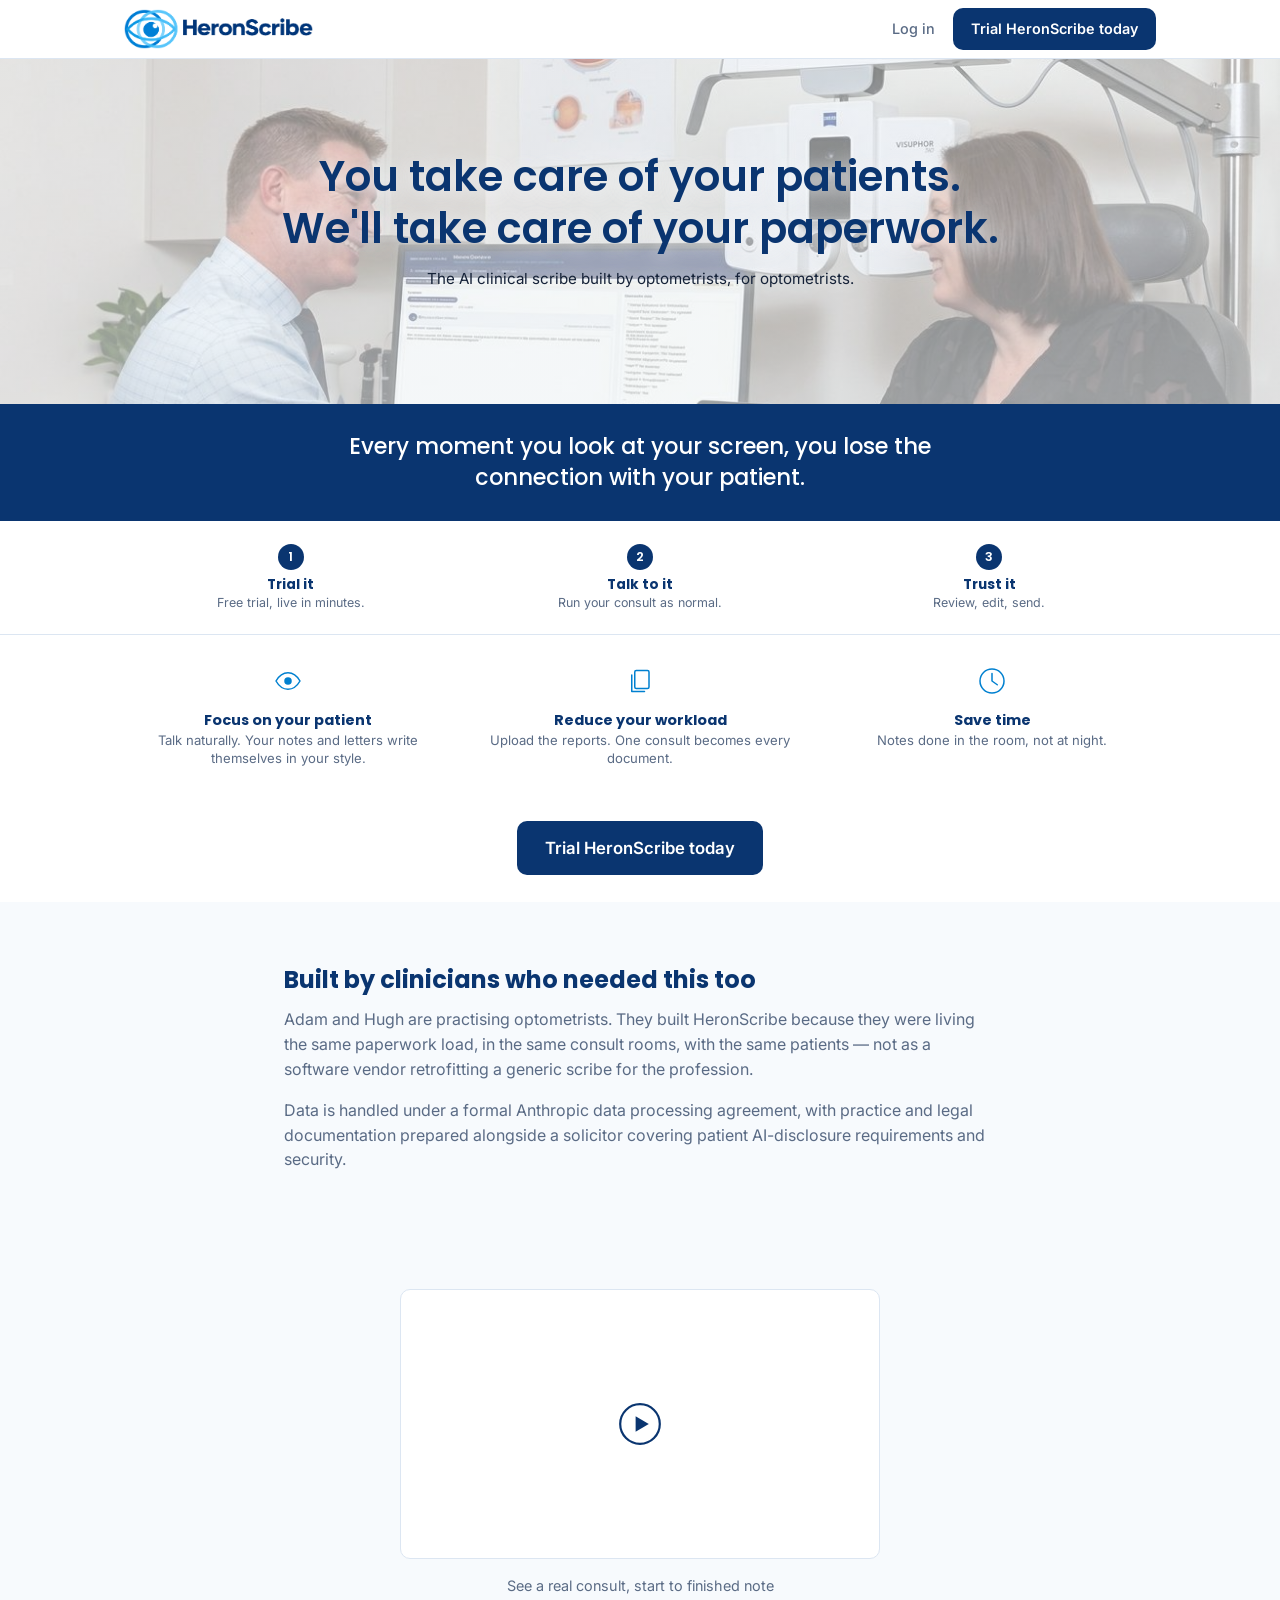
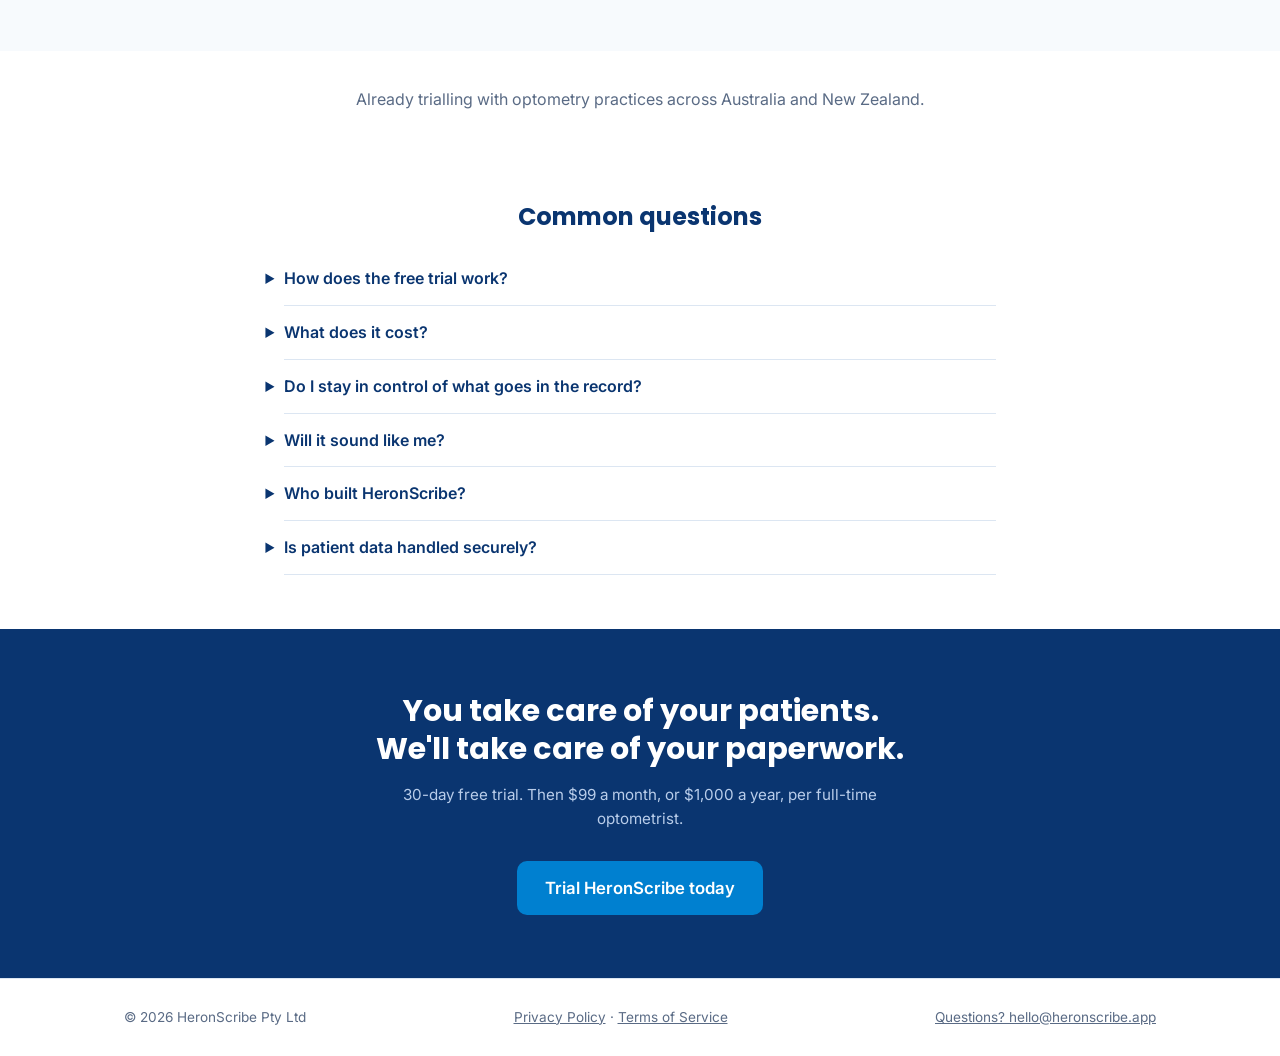
==== commit 568b5455: "Simplify pricing wording on page and FAQ" ====
--- a/public/index.html
+++ b/public/index.html
@@ -78,7 +78,7 @@
       "name": "How does the free trial work?",
       "acceptedAnswer": {
         "@type": "Answer",
-        "text": "Create an account and start using HeronScribe on your own consults. There is a free trial before any billing begins."
+        "text": "Start with a 30-day free trial. Billing begins after it."
       }
     },
     {
@@ -86,7 +86,7 @@
       "name": "What does it cost?",
       "acceptedAnswer": {
         "@type": "Answer",
-        "text": "$99 per month, or $1,000 per year, per FTE optometrist."
+        "text": "$99 a month, or $1,000 a year, per full-time optometrist, after the 30-day free trial."
       }
     },
     {
@@ -256,11 +256,11 @@
       <h2>Common questions</h2>
       <details class="faq-item">
         <summary>How does the free trial work?</summary>
-        <p>Create an account and start using HeronScribe on your own consults. There is a free trial before any billing begins.</p>
+        <p>Start with a 30-day free trial. Billing begins after it.</p>
       </details>
       <details class="faq-item">
         <summary>What does it cost?</summary>
-        <p>$99 per month, or $1,000 per year, per FTE optometrist.</p>
+        <p>$99 a month, or $1,000 a year, per full-time optometrist, after the 30-day free trial.</p>
       </details>
       <details class="faq-item">
         <summary>Do I stay in control of what goes in the record?</summary>
@@ -285,7 +285,7 @@
   <section class="final-cta">
     <div class="wrap final-cta-inner">
       <h2>You take care of your patients.<br>We'll take care of your paperwork.</h2>
-      <p class="pricing">$99 per month or $1,000 per year, per FTE optometrist. Free trial before billing begins.</p>
+      <p class="pricing">30-day free trial. Then $99 a month, or $1,000 a year, per full-time optometrist.</p>
       <a class="btn btn-primary btn-large" href="https://app.heronscribe.app">Trial HeronScribe today</a>
     </div>
   </section>
@@ -296,7 +296,8 @@
 <footer class="site-footer">
   <div class="wrap footer-inner">
     <span>© 2026 HeronScribe Pty Ltd</span>
-    <span><a href="https://app.heronscribe.app/legal/privacy-policy-2026-10-29.html">Privacy Policy</a> · <a href="https://app.heronscribe.app/legal/terms-of-service-2026-11-02.html">Terms of Service</a></span>
+    <!-- LEGAL LINKS: filenames carry a date. When the documents are re-issued, update both hrefs. -->
+    <span class="footer-legal"><a href="https://app.heronscribe.app/legal/privacy-policy-2026-10-29.html" target="_blank" rel="noopener">Privacy Policy</a> · <a href="https://app.heronscribe.app/legal/terms-of-service-2026-11-02.html" target="_blank" rel="noopener">Terms of Service</a></span>
     <a href="mailto:hello@heronscribe.app">Questions? hello@heronscribe.app</a>
   </div>
 </footer>
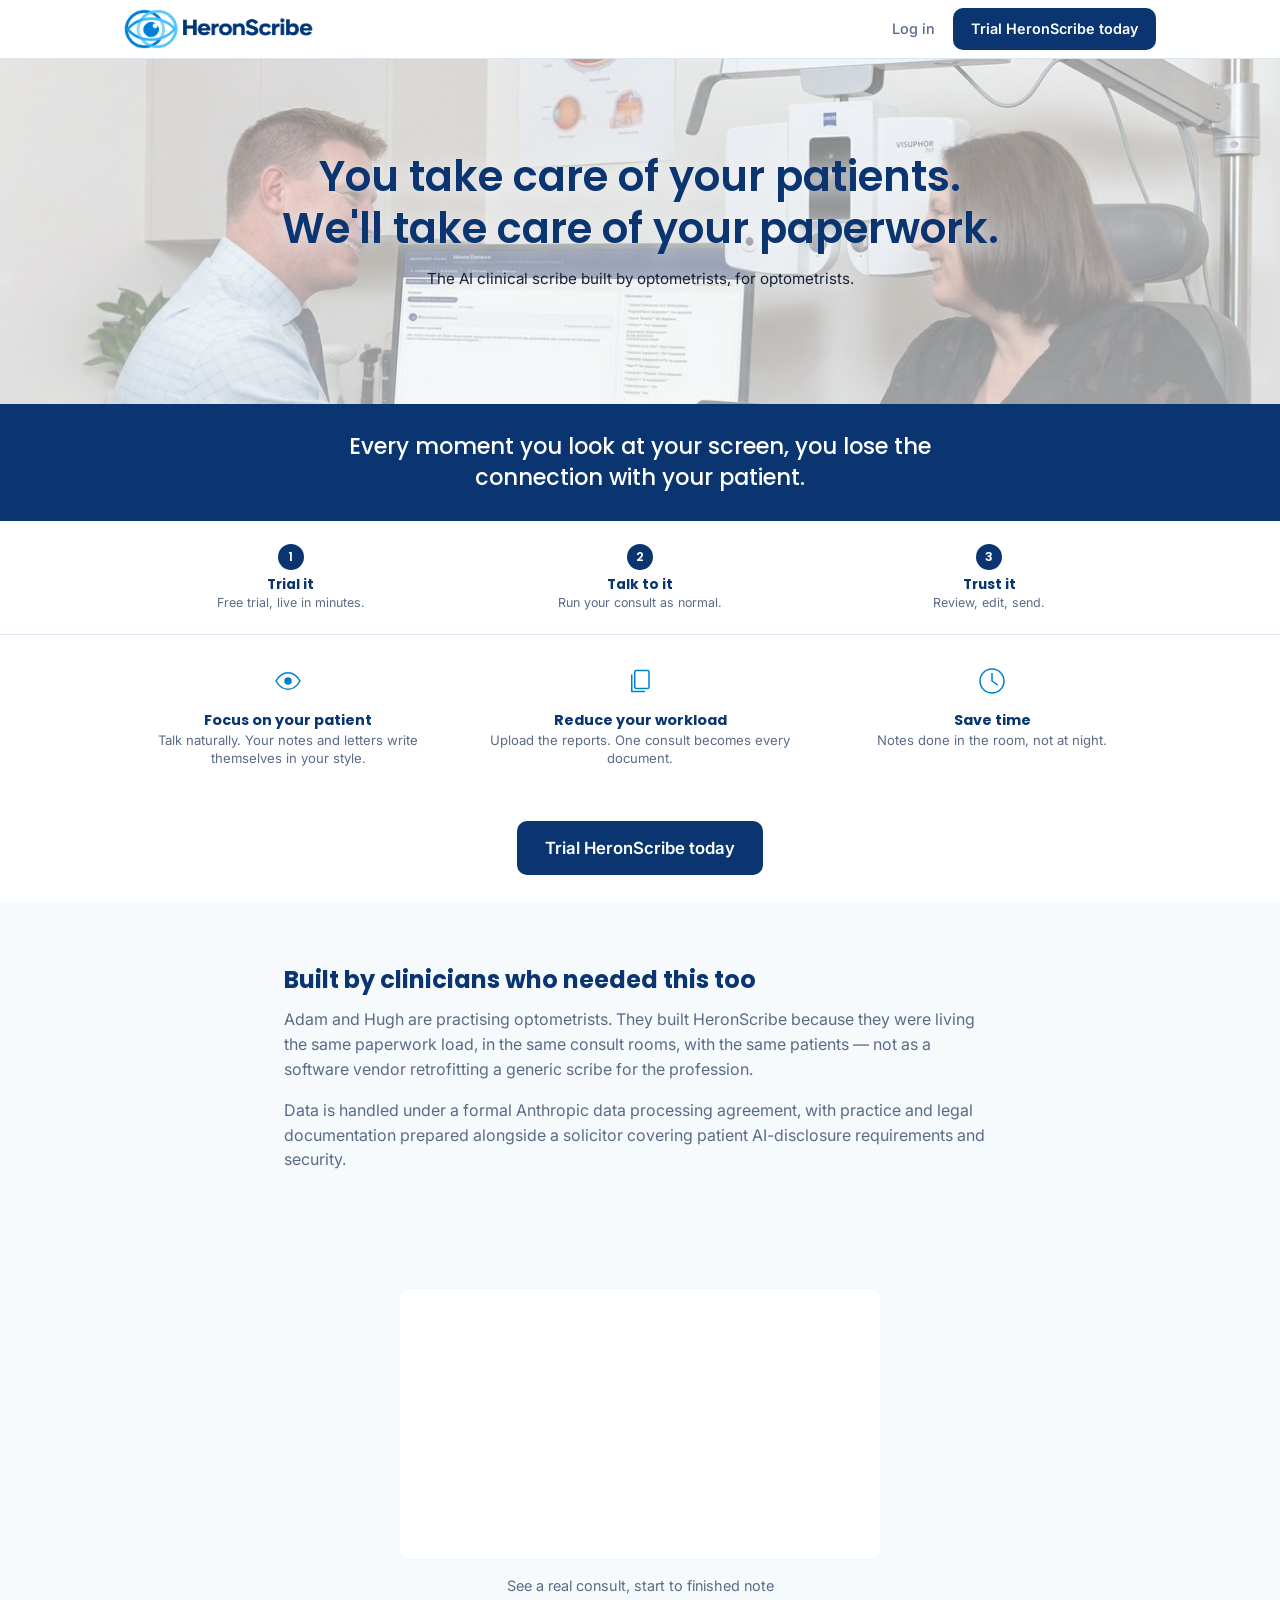
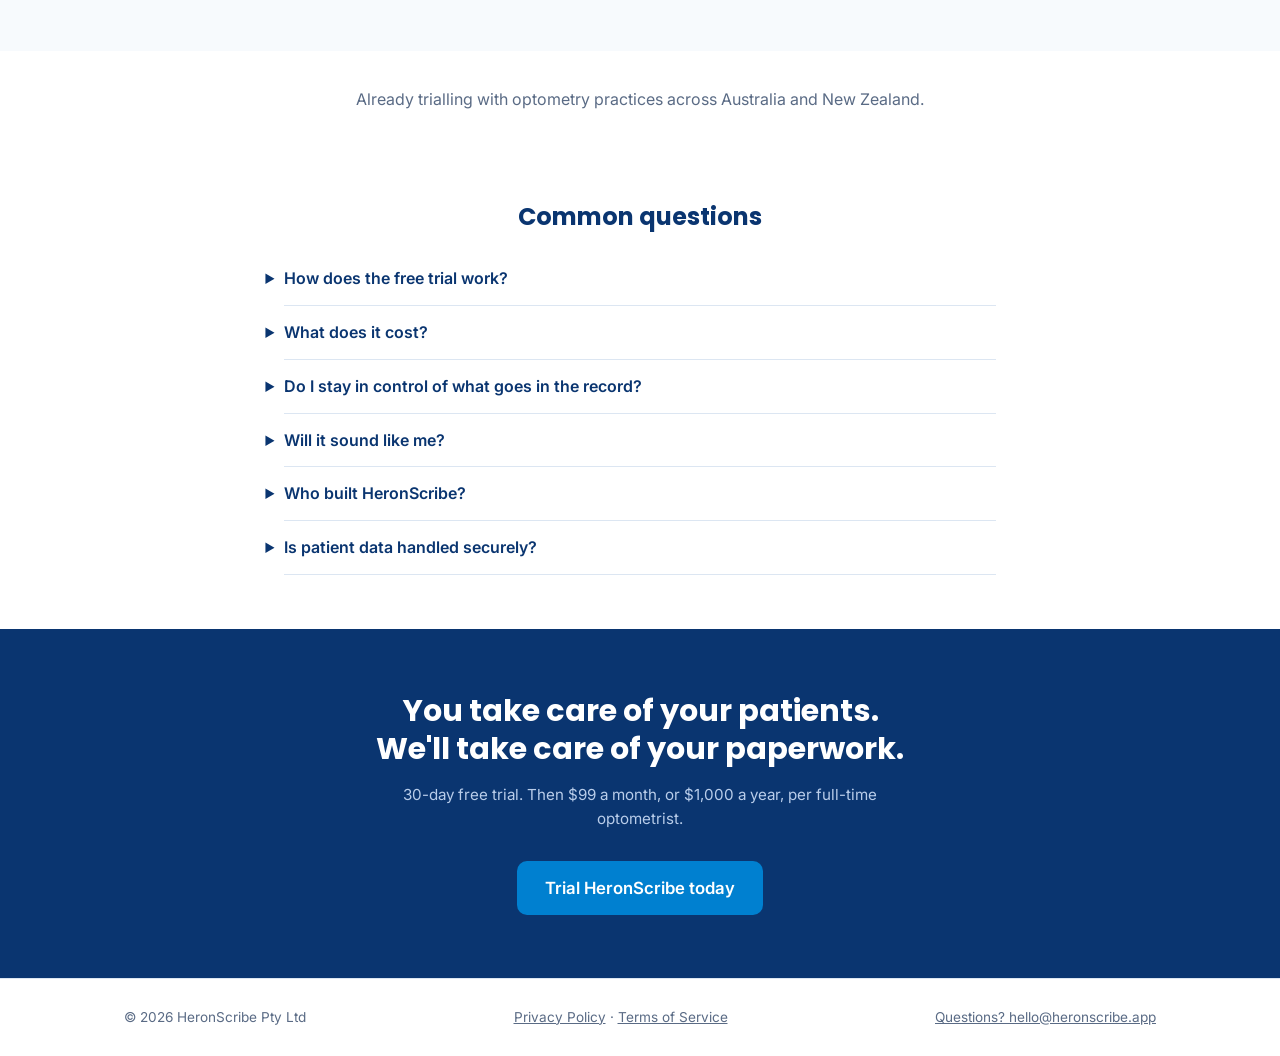
==== commit ae3756e6: "Add demo video to landing page Co-Authored-By: Claude Sonnet 5.5 <noreply@anthropic.com> Claude-Sess" ====
--- a/public/index.html
+++ b/public/index.html
@@ -234,8 +234,9 @@
   <!-- PLACEHOLDER: swap for a real demo recording once available -->
   <section class="video-section">
     <div class="wrap">
-      <div class="video-placeholder">
-        <svg viewBox="0 0 40 40" aria-hidden="true"><circle cx="20" cy="20" r="18" fill="none" stroke="currentColor" stroke-width="2"/><path d="M16 13l12 7-12 7z" fill="currentColor"/></svg>
+      <div class="video-placeholder" style="border:0;overflow:hidden">
+        <iframe src="https://www.youtube-nocookie.com/embed/KmkoDN5KYEw?rel=0" title="HeronScribe demo: start dictating notes in 5 minutes"
+          style="width:100%;height:100%;border:0" loading="lazy" allow="encrypted-media; picture-in-picture" allowfullscreen></iframe>
       </div>
       <p class="video-caption">See a real consult, start to finished note</p>
     </div>
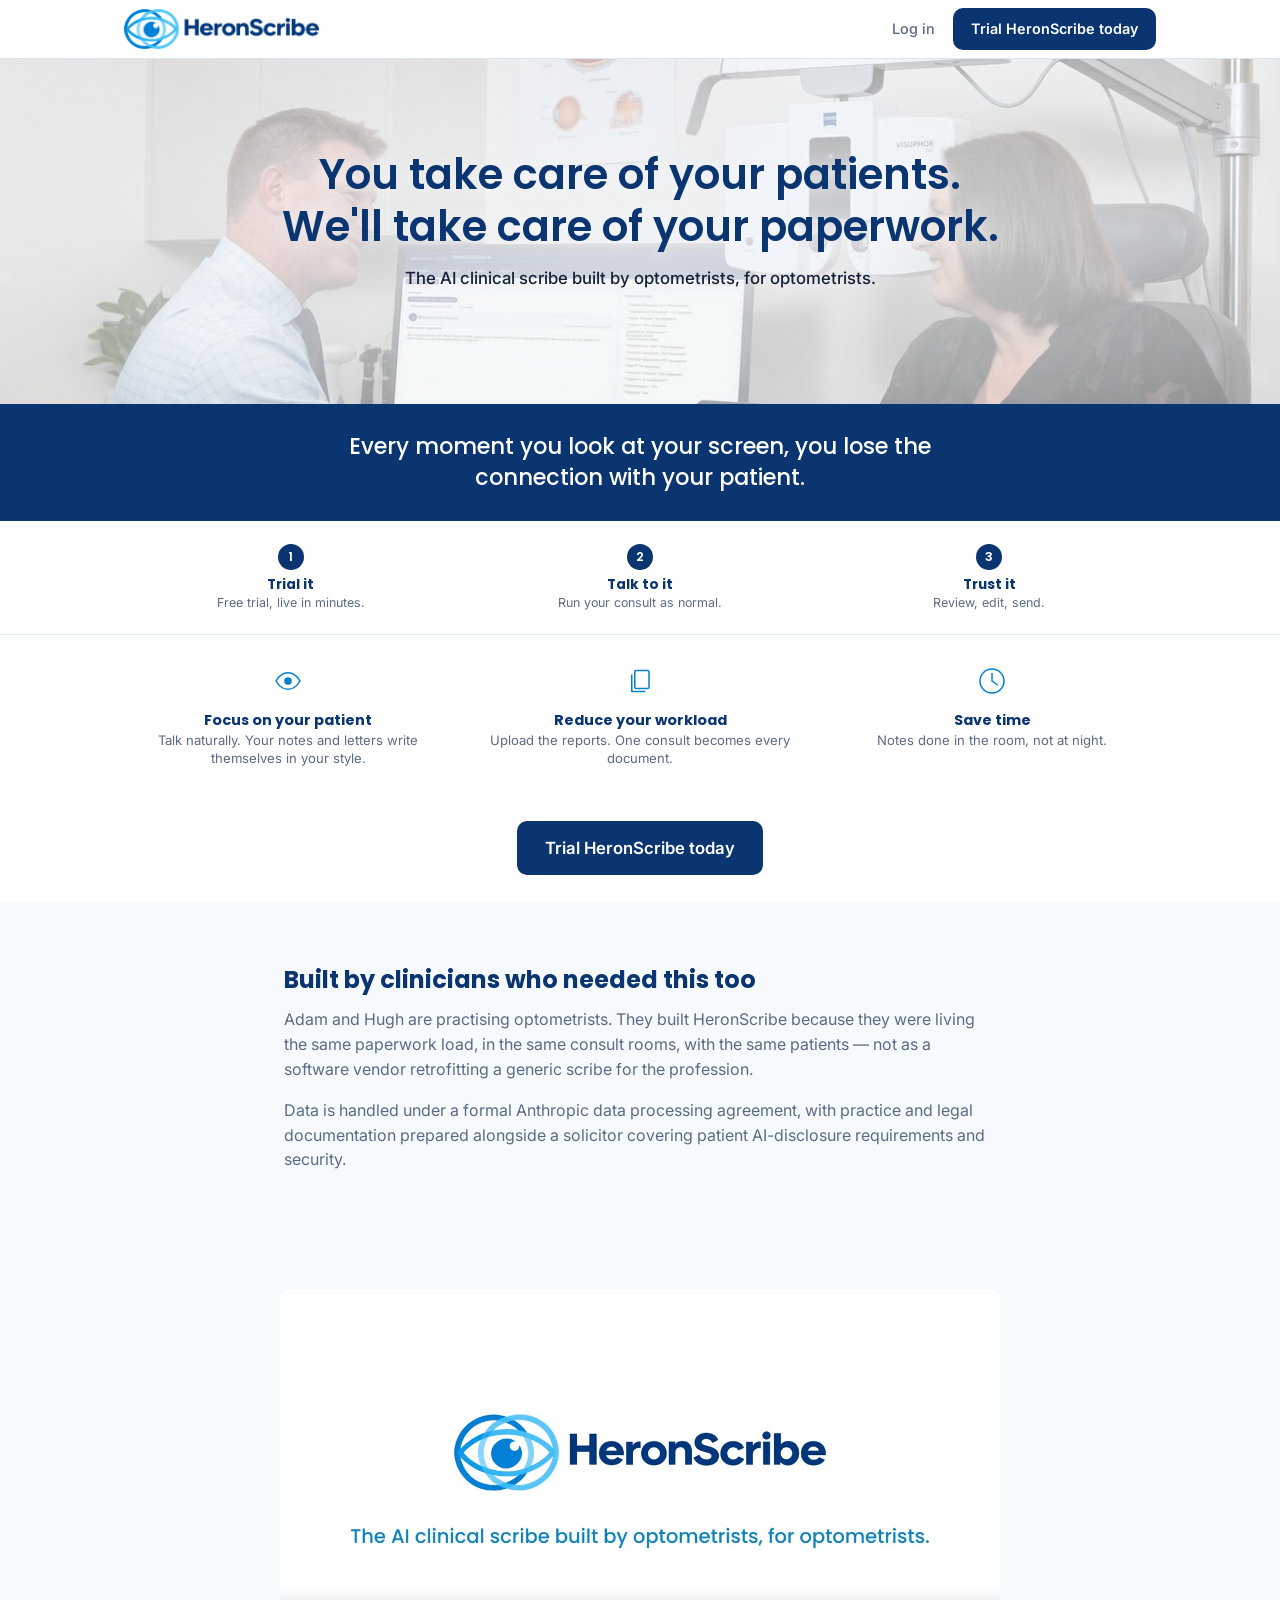
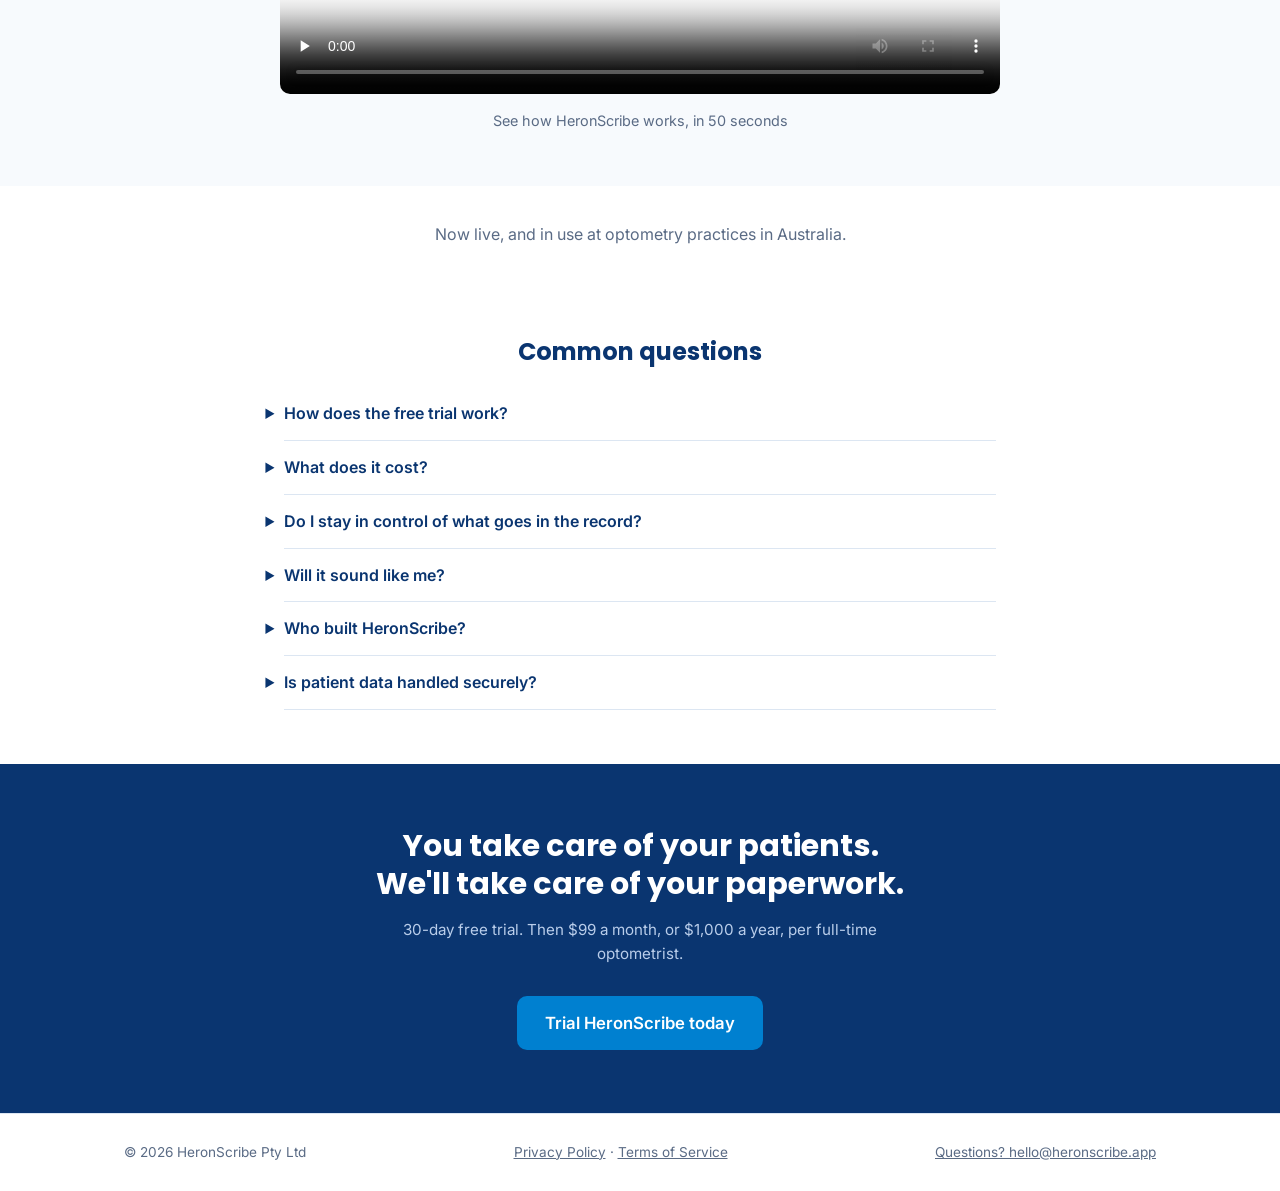
==== commit 09ecac38: "Website polish 2: hero video, mobile header, hero readability, lighter logo, 'Now live' line Co-Auth" ====
--- a/public/index.html
+++ b/public/index.html
@@ -5,8 +5,6 @@
 <meta name="viewport" content="width=device-width, initial-scale=1">
 <title>HeronScribe — AI clinical scribe for optometrists</title>
 <meta name="description" content="HeronScribe is the AI clinical scribe built by optometrists, for optometrists. Dictate a consult, get a structured note or referral letter in your own voice.">
-<!-- DEV: remove this noindex line when heronscribe.app goes live -->
-<meta name="robots" content="noindex, nofollow">
 <link rel="canonical" href="https://heronscribe.app/">
 
 <link rel="icon" type="image/x-icon" href="assets/favicon.ico">
@@ -139,8 +137,11 @@
 
 <header class="site-header">
   <div class="wrap header-inner">
-    <a href="#top" class="brand">
-      <img src="assets/logo.png" alt="HeronScribe" class="brand-mark">
+    <a href="#top" class="brand" aria-label="HeronScribe, back to top">
+      <picture>
+        <source media="(max-width: 520px)" srcset="assets/logo-mark.png">
+        <img src="assets/logo.png" alt="HeronScribe" class="brand-mark" width="400" height="82">
+      </picture>
     </a>
     <div class="header-actions">
       <a href="https://app.heronscribe.app" class="login-link-header">Log in</a>
@@ -235,18 +236,18 @@
   <section class="video-section">
     <div class="wrap">
       <div class="video-placeholder" style="border:0;overflow:hidden">
-        <iframe src="https://www.youtube-nocookie.com/embed/KmkoDN5KYEw?rel=0" title="HeronScribe demo: start dictating notes in 5 minutes"
-          style="width:100%;height:100%;border:0" loading="lazy" allow="encrypted-media; picture-in-picture" allowfullscreen></iframe>
+        <video src="assets/heronscribe-hero.mp4" poster="assets/heronscribe-hero-poster.jpg" controls playsinline preload="none"
+          width="1920" height="1080" style="width:100%;height:100%;display:block;background:#fff"
+          aria-label="HeronScribe in 50 seconds: from consult to finished notes, letters and referrals"></video>
       </div>
-      <p class="video-caption">See a real consult, start to finished note</p>
+      <p class="video-caption">See how HeronScribe works, in 50 seconds</p>
     </div>
   </section>
 
   <!-- PROOF -->
-  <!-- PLACEHOLDER: swap generic line for named trial practices once cleared to publish -->
   <section class="proof">
     <div class="wrap">
-      <p>Already trialling with optometry practices across Australia and New Zealand.</p>
+      <p>Now live, and in use at optometry practices in Australia.</p>
     </div>
   </section>
 
--- a/public/styles.css
+++ b/public/styles.css
@@ -88,7 +88,14 @@
 .header-actions { display: flex; align-items: center; gap: 18px; }
 .login-link-header { color: var(--muted); font-size: 0.9rem; font-weight: 500; text-decoration: none; }
 .login-link-header:hover { color: var(--navy); text-decoration: underline; }
-.brand-mark { height: 40px; display: block; }
+.brand-mark { height: 40px; width: auto; display: block; }
+.login-link-header, .header-actions .btn { white-space: nowrap; }
+@media (max-width: 520px) {
+  .header-inner { gap: 12px; }
+  .brand-mark { height: 30px; }
+  .header-actions { gap: 14px; }
+  .header-actions .btn-small { padding: 9px 14px; font-size: 0.85rem; }
+}
 
 .landing-fold {
   display: flex;
@@ -96,6 +103,18 @@
   min-height: calc(100vh - 57px);
   min-height: calc(100dvh - 57px);
   background: #FFFFFF;
+}
+.fold-cta { text-align: center; margin-top: clamp(12px, 2.5vh, 24px); padding-bottom: clamp(16px, 3vh, 32px); background: #FFFFFF; }
+
+/* Hero */
+.hero {
+  position: relative;
+  overflow: hidden;
+  flex: 1;
+  display: flex;
+  flex-direction: column;
+  justify-content: center;
+  padding: clamp(32px, 6vh, 72px) 0;
 }
 .hero-bg {
   background: url('assets/hero-photo.jpg') center 30%/cover no-repeat;
@@ -107,31 +126,7 @@
   content: "";
   position: absolute;
   inset: 0;
-  background: linear-gradient(180deg, rgba(247,250,253,0.5) 0%, rgba(247,250,253,0.62) 100%);
-}
-.fold-cta { text-align: center; margin-top: clamp(12px, 2.5vh, 24px); padding-bottom: clamp(16px, 3vh, 32px); background: #FFFFFF; }
-
-/* Hero */
-.hero {
-  position: relative;
-  overflow: hidden;
-  flex: 1;
-  display: flex;
-  flex-direction: column;
-  justify-content: center;
-  padding: clamp(32px, 6vh, 72px) 0;
-}
-.hero-bg {
-  background: url('assets/hero-photo.jpg') center 30%/cover no-repeat;
-  position: absolute;
-  inset: 0;
-  z-index: 0;
-}
-.hero-bg::after {
-  content: "";
-  position: absolute;
-  inset: 0;
-  background: linear-gradient(180deg, rgba(247,250,253,0.5) 0%, rgba(247,250,253,0.62) 100%);
+  background: radial-gradient(ellipse at center, rgba(247,250,253,0.86) 0%, rgba(247,250,253,0.7) 55%, rgba(247,250,253,0.55) 100%);
 }
 .hero-inner {
   position: relative;
@@ -141,7 +136,7 @@
   text-align: center;
 }
 .hero h1 { font-size: clamp(2.1rem, 3.8vw, 2.6rem); font-weight: 600; margin-bottom: 0.3em; text-shadow: 0 2px 20px rgba(247,250,253,0.9); }
-.hero .lede { color: var(--navy-ink); font-size: 0.95rem; margin-bottom: 1.4em; text-shadow: 0 2px 16px rgba(247,250,253,0.95); }
+.hero .lede { color: var(--navy-ink); font-size: 1.05rem; font-weight: 500; margin-bottom: 1.4em; text-shadow: 0 2px 16px rgba(247,250,253,0.95); }
 .hero .btn-large { padding: 10px 22px; font-size: 0.95rem; }
 
 /* Stakes — the one bold moment */
@@ -208,7 +203,7 @@
 /* Video */
 .video-section { background: var(--paper); padding: clamp(32px, 6vh, 64px) 0; text-align: center; }
 .video-placeholder {
-  max-width: 480px;
+  max-width: 720px;
   margin: 0 auto;
   aspect-ratio: 16/9;
   background: var(--white);
